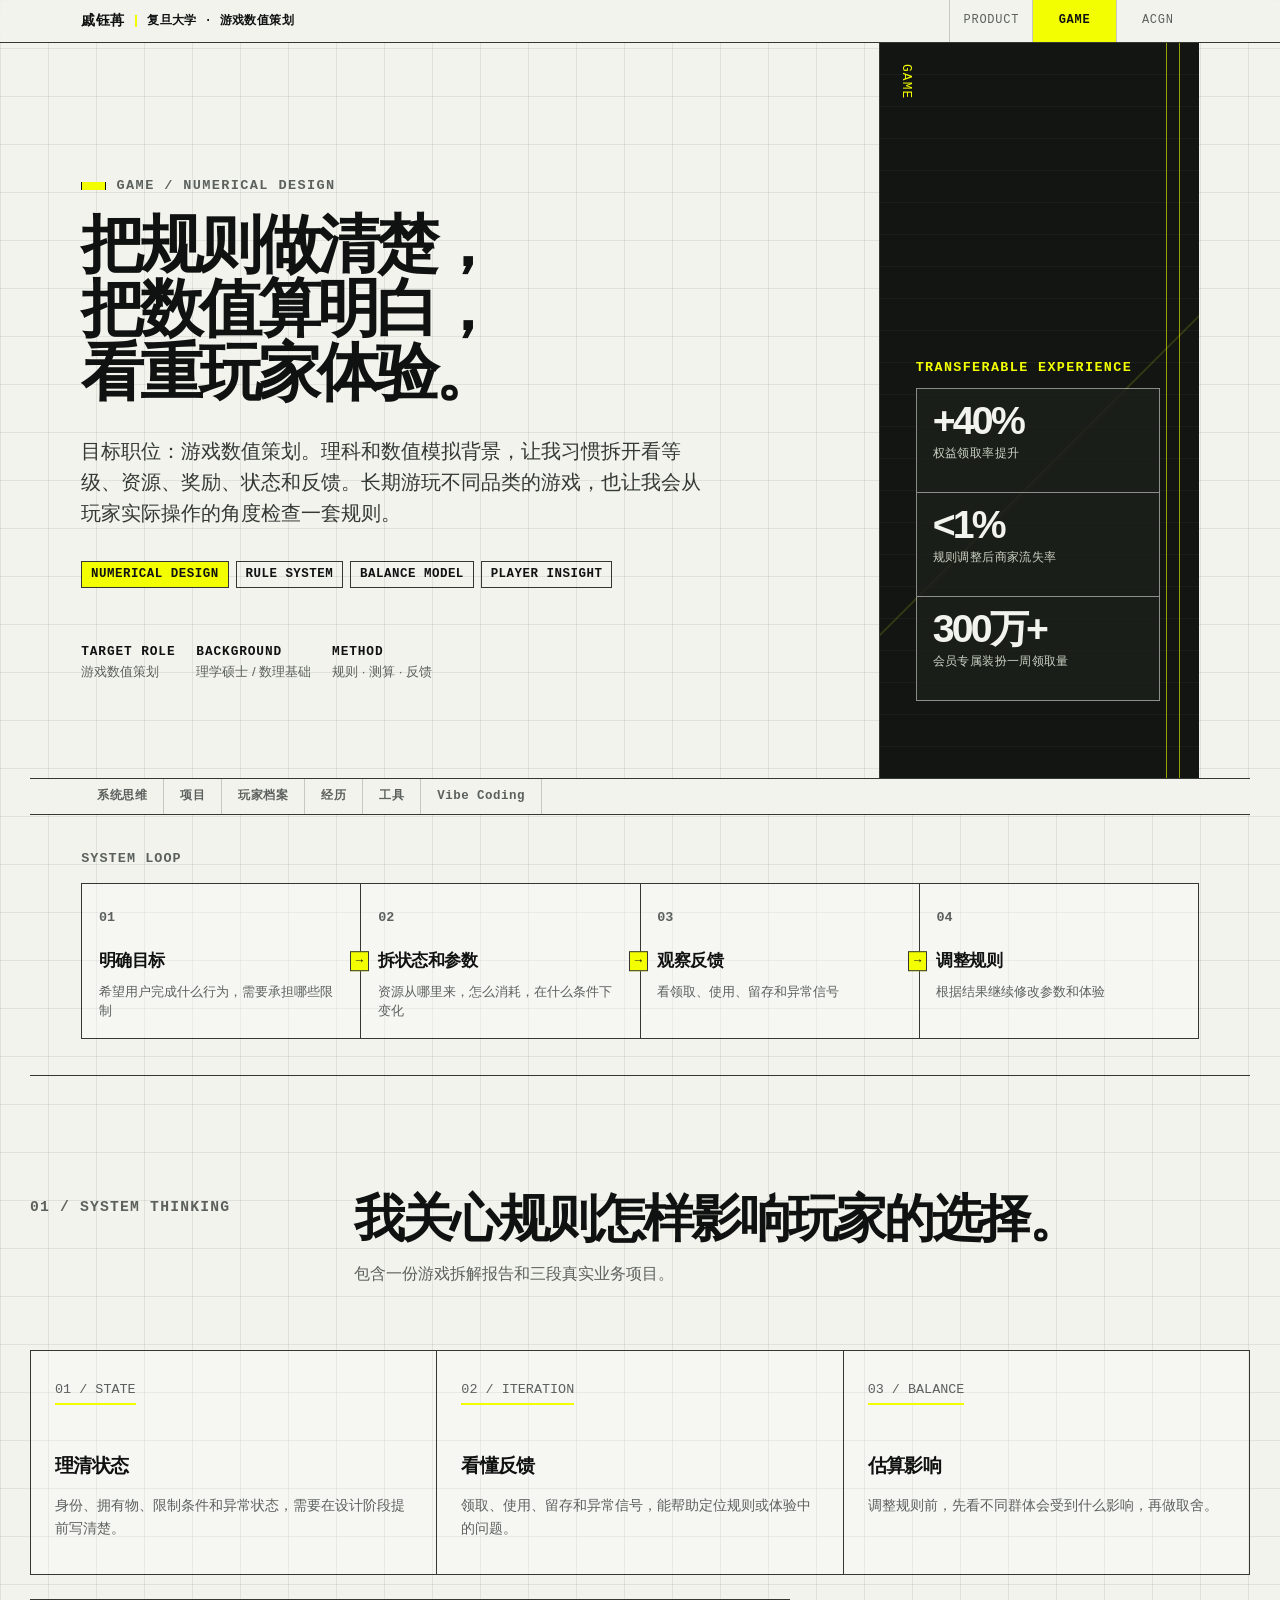
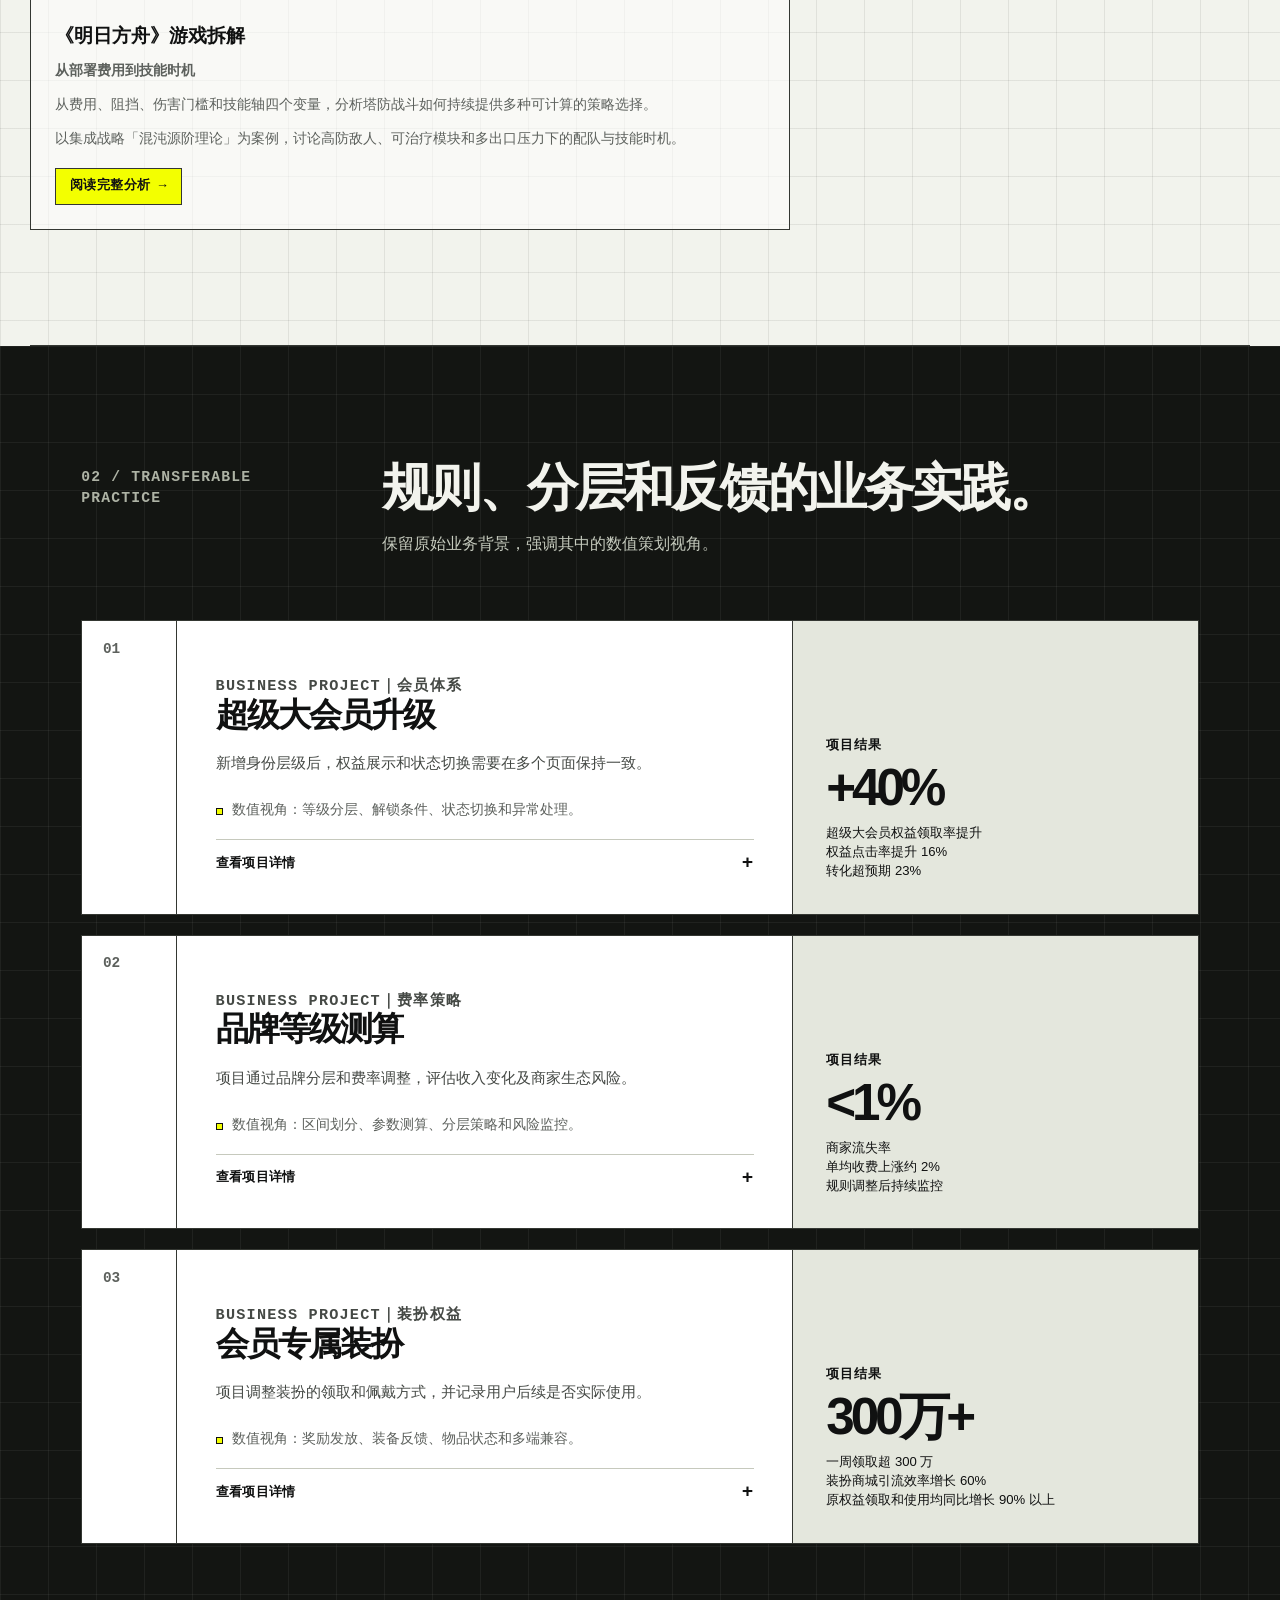
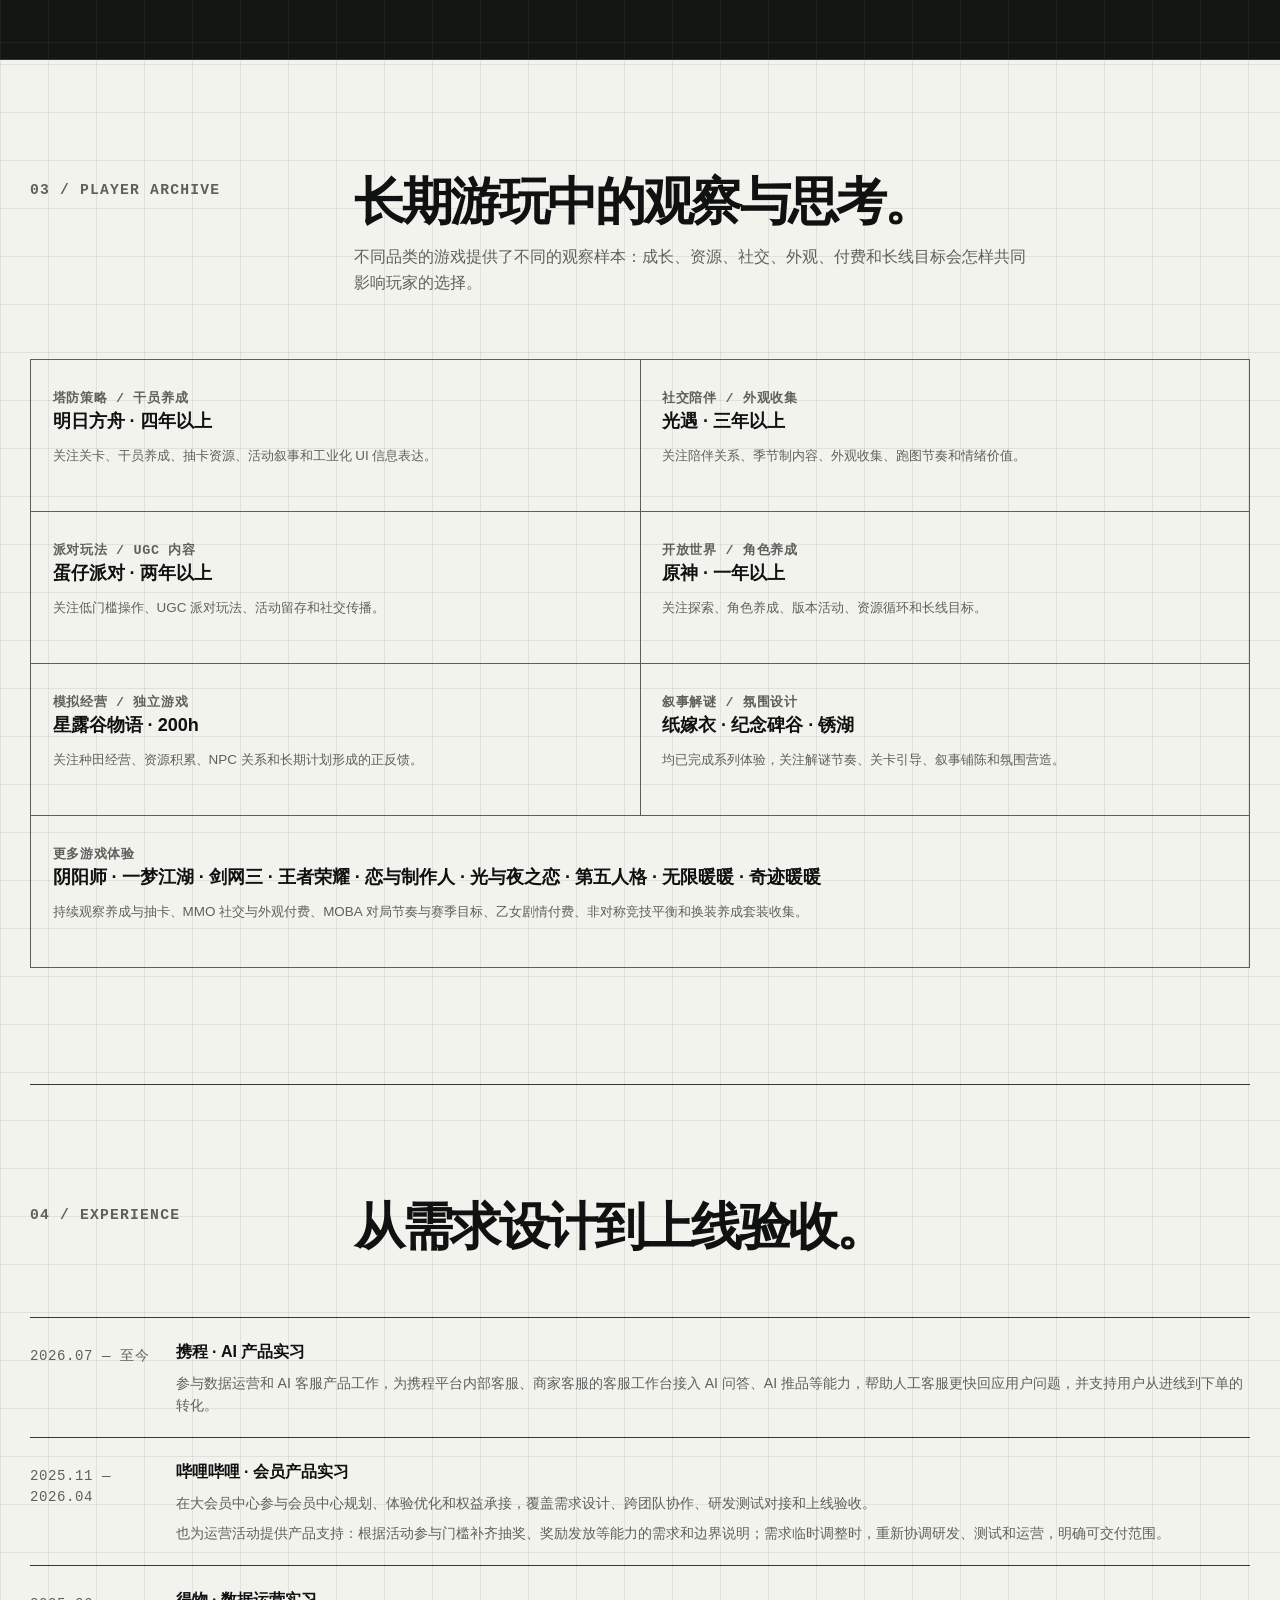
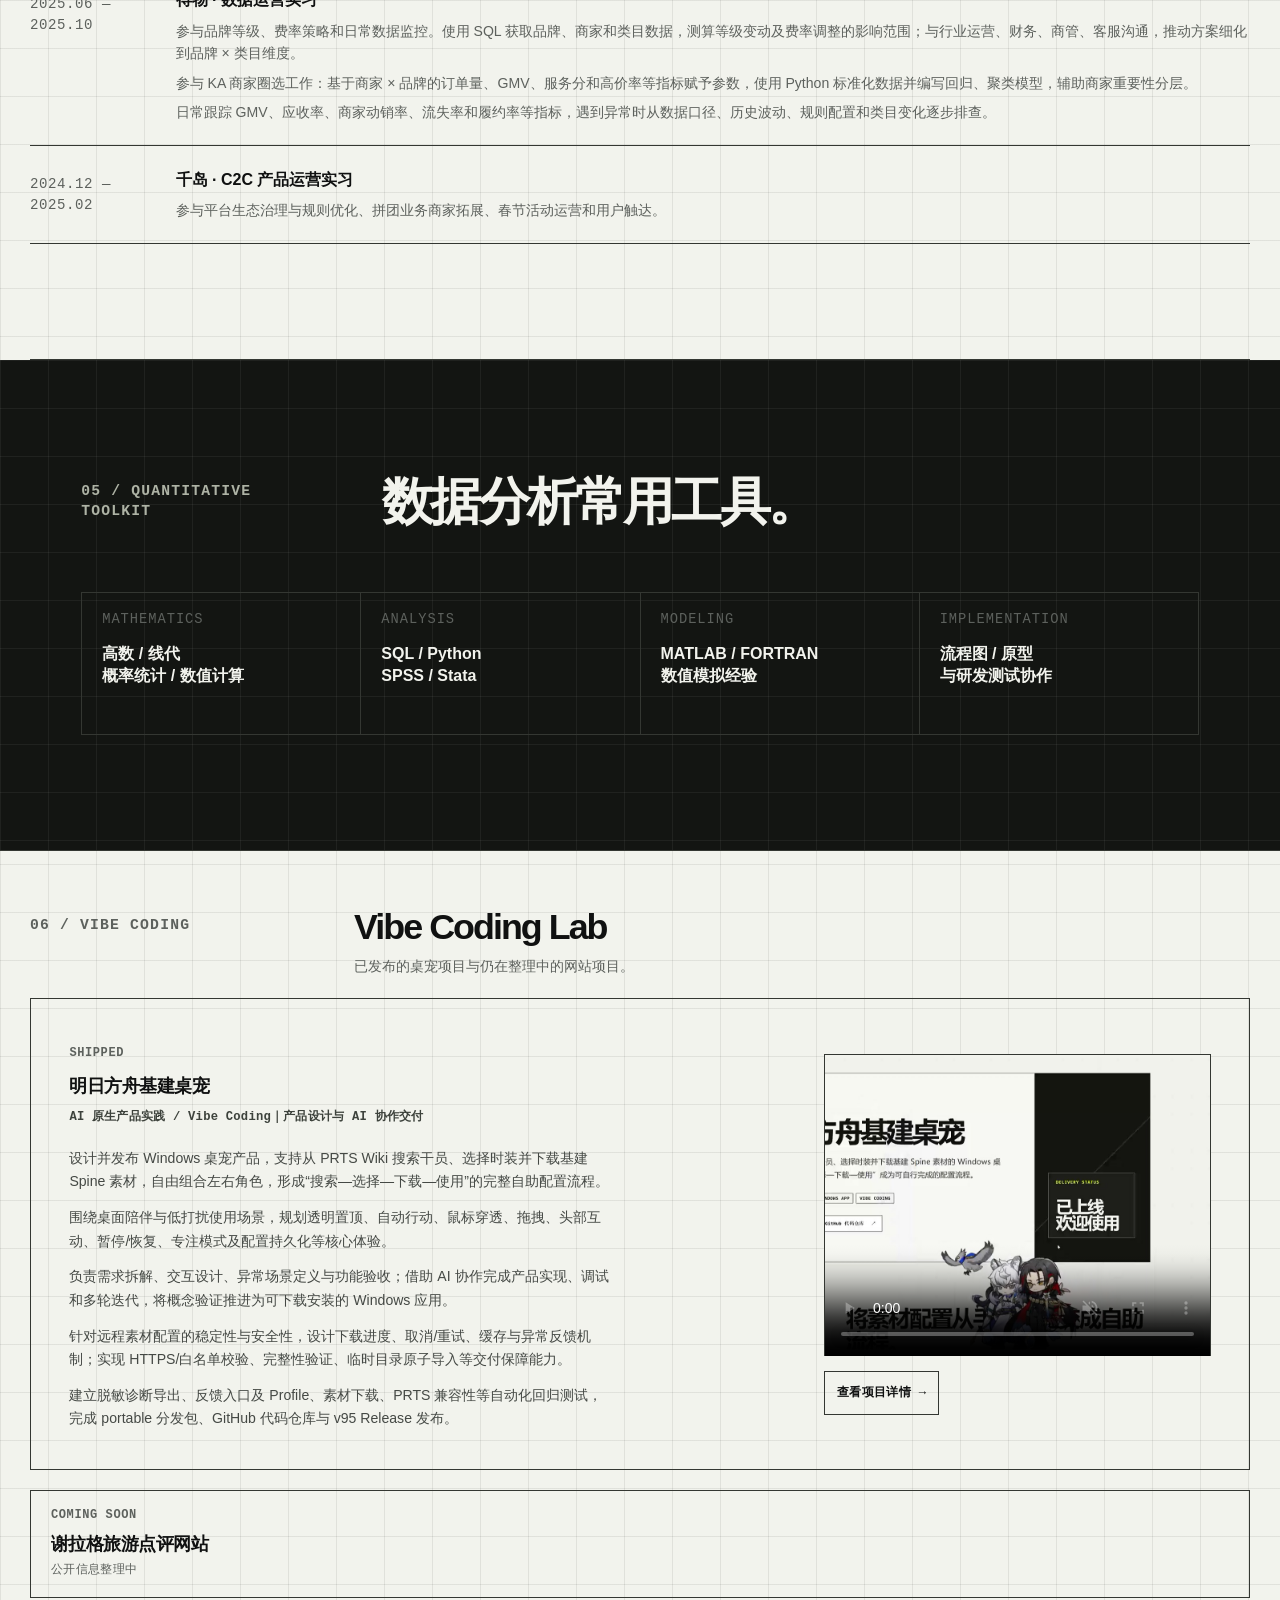
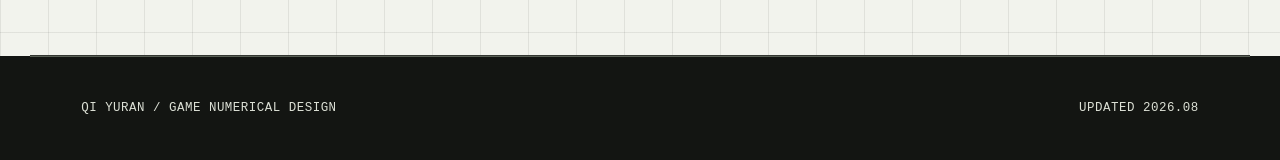
==== site/game/index.html @ 515afcd0 "feat: publish portfolio site" ====
<!doctype html>
<html lang="zh-CN">
  <head><meta charset="utf-8"><meta name="viewport" content="width=device-width, initial-scale=1"><meta name="robots" content="noindex,nofollow,noarchive,noimageindex"><meta name="googlebot" content="noindex,nofollow,noarchive,noimageindex"><meta name="theme-color" content="#f2f3ed"><title>戚钰苒｜游戏策划作品集</title><link rel="stylesheet" href="../assets/css/site.css?v=20260813-12"></head>
  <body>
    <a class="skip-link" href="#main">跳至主要内容</a><div class="page-rail" aria-hidden="true"><span data-scroll-rail></span></div>
    <header class="site-header"><div class="site-shell site-header__inner"><a class="identity" href="index.html" aria-label="戚钰苒，游戏策划作品集首页"><span class="identity__name">戚钰苒</span><span class="identity__meta">复旦大学 · 游戏数值策划</span></a><nav class="channel-nav" aria-label="作品集方向切换"><a href="../product/index.html">PRODUCT</a><a href="index.html" aria-current="page">GAME</a><a href="../acgn/index.html">ACGN</a></nav></div></header>
    <main id="main">
      <section class="site-shell hero" aria-labelledby="hero-title"><div class="hero__copy" data-reveal><div><p class="eyebrow">GAME / NUMERICAL DESIGN</p><h1 id="hero-title"><span>把规则做清楚，</span><span>把数值算明白，</span><span>看重玩家体验。</span></h1><p class="hero__lead">目标职位：游戏数值策划。理科和数值模拟背景，让我习惯拆开看等级、资源、奖励、状态和反馈。长期游玩不同品类的游戏，也让我会从玩家实际操作的角度检查一套规则。</p><div class="hero__tags"><span class="tag tag--signal">NUMERICAL DESIGN</span><span class="tag">RULE SYSTEM</span><span class="tag">BALANCE MODEL</span><span class="tag">PLAYER INSIGHT</span></div></div><div class="hero__meta"><div><b>TARGET ROLE</b>游戏数值策划</div><div><b>BACKGROUND</b>理学硕士 / 数理基础</div><div><b>METHOD</b>规则 · 测算 · 反馈</div></div></div><aside class="hero__side" aria-label="项目成果与页面索引"><span class="signal-index">GAME</span><div class="hero-evidence"><p class="hero-evidence__label">TRANSFERABLE EXPERIENCE</p><div class="hero-evidence__grid"><div class="hero-evidence__item"><strong>+40%</strong><span>权益领取率提升</span></div><div class="hero-evidence__item"><strong>&lt;1%</strong><span>规则调整后商家流失率</span></div><div class="hero-evidence__item"><strong>300万+</strong><span>会员专属装扮一周领取量</span></div></div></div></aside></section>
      <nav class="site-shell section-jump" aria-label="游戏页内容导航"><a href="#thinking">系统思维</a><a href="#projects">项目</a><a href="#archive">玩家档案</a><a href="#experience">经历</a><a href="#toolkit">工具</a><a href="#vibe-coding">Vibe Coding</a></nav>
      <section class="site-shell design-flow" aria-label="数值策划工作方法"><p class="design-flow__title">SYSTEM LOOP</p><div class="design-flow__grid"><div class="design-flow__item"><span class="design-flow__id">01</span><strong>明确目标</strong><span>希望用户完成什么行为，需要承担哪些限制</span></div><div class="design-flow__item"><span class="design-flow__id">02</span><strong>拆状态和参数</strong><span>资源从哪里来，怎么消耗，在什么条件下变化</span></div><div class="design-flow__item"><span class="design-flow__id">03</span><strong>观察反馈</strong><span>看领取、使用、留存和异常信号</span></div><div class="design-flow__item"><span class="design-flow__id">04</span><strong>调整规则</strong><span>根据结果继续修改参数和体验</span></div></div></section>
      <section class="section site-shell" id="thinking" aria-labelledby="thinking-title"><div class="section-header" data-reveal><p class="section-index">01 / SYSTEM THINKING</p><div><h2 class="section-title" id="thinking-title">我关心规则怎样影响玩家的选择。</h2><p class="section-intro">包含一份游戏拆解报告和三段真实业务项目。</p></div></div><div class="capability-grid" data-reveal><article class="capability"><span class="capability__id">01 / STATE</span><h3>理清状态</h3><p>身份、拥有物、限制条件和异常状态，需要在设计阶段提前写清楚。</p></article><article class="capability"><span class="capability__id">02 / ITERATION</span><h3>看懂反馈</h3><p>领取、使用、留存和异常信号，能帮助定位规则或体验中的问题。</p></article><article class="capability"><span class="capability__id">03 / BALANCE</span><h3>估算影响</h3><p>调整规则前，先看不同群体会受到什么影响，再做取舍。</p></article></div><article class="analysis-card" data-reveal><h3>《明日方舟》游戏拆解</h3><p><strong>从部署费用到技能时机</strong></p><p>从费用、阻挡、伤害门槛和技能轴四个变量，分析塔防战斗如何持续提供多种可计算的策略选择。</p><p>以集成战略「混沌源阶理论」为案例，讨论高防敌人、可治疗模块和多出口压力下的配队与技能时机。</p><a class="analysis-card__cta" href="arknights-analysis/index.html">阅读完整分析 →</a></article></section>
      <section class="section section--dark" id="projects" aria-labelledby="project-title"><div class="site-shell"><div class="section-header" data-reveal><p class="section-index">02 / TRANSFERABLE PRACTICE</p><div><h2 class="section-title" id="project-title">规则、分层和反馈的业务实践。</h2><p class="section-intro">保留原始业务背景，强调其中的数值策划视角。</p></div></div><div class="project-stack">
        <article class="project" data-reveal><div class="project__number">01</div><div class="project__main"><p class="project__label">BUSINESS PROJECT｜会员体系</p><h3>超级大会员升级</h3><p>新增身份层级后，权益展示和状态切换需要在多个页面保持一致。</p><ul class="project__facts"><li>数值视角：等级分层、解锁条件、状态切换和异常处理。</li><li>将身份从“非会员 / 大会员”扩展为“非会员 / 大会员 / 超级大会员”，同时处理升级、降级、过期和封禁等状态变化。</li><li>把不同身份在会员中心、资产中心和个人主页可见的权益列成状态表，明确身份字段、按钮、跳转和提示。</li><li>升级后页面需要及时刷新。这部分相当于处理一套身份层级变化后的状态同步问题。</li><li>将高等级权益前置展示，并通过点击、领取和转化数据观察用户是否理解等级差异。</li></ul></div><div class="project__result"><p class="result-label">项目结果</p><p class="result-number">+40%</p><p class="result-copy">超级大会员权益领取率提升<br>权益点击率提升 16%<br>转化超预期 23%</p></div></article>
        <article class="project" data-reveal><div class="project__number">02</div><div class="project__main"><p class="project__label">BUSINESS PROJECT｜费率策略</p><h3>品牌等级测算</h3><p>项目通过品牌分层和费率调整，评估收入变化及商家生态风险。</p><ul class="project__facts"><li>数值视角：区间划分、参数测算、分层策略和风险监控。</li><li>以品牌 GMV、出价商品数、高价率等指标划分等级区间，再测算不同等级变化下的收费、GMV 和商家影响。</li><li>部分品牌的问题来自非主营类目。直接按品牌整体调整会影响正常经营部分，因此进一步拆到品牌 × 类目维度重新测算。</li><li>与行业、财务、商管共同确定影响额阈值和调整名单，再执行配置。</li><li>调整后通过出价、动销、GMV 和收费数据观察规则变化后的结果。</li></ul></div><div class="project__result"><p class="result-label">项目结果</p><p class="result-number">&lt;1%</p><p class="result-copy">商家流失率<br>单均收费上涨约 2%<br>规则调整后持续监控</p></div></article>
        <article class="project" data-reveal><div class="project__number">03</div><div class="project__main"><p class="project__label">BUSINESS PROJECT｜装扮权益</p><h3>会员专属装扮</h3><p>项目调整装扮的领取和佩戴方式，并记录用户后续是否实际使用。</p><ul class="project__facts"><li>数值视角：奖励发放、装备反馈、物品状态和多端兼容。</li><li>将奖励路径拆成“是否可见、是否可领取、是否已拥有、是否已佩戴”几个状态，并分别设置页面展示和按钮反馈。</li><li>补充身份变化、封禁、冻结、平台不支持和身份识别延迟等边界情况。</li><li>佩戴判断由“全套佩戴”调整为“套装任一部分已佩戴”，使奖励使用状态更符合实际行为。</li><li>红点按装扮是否发放触发；埋点记录曝光、点击、领取、佩戴、身份和按钮状态，用于查看奖励从获得到使用的过程。</li><li>开发周期压缩后，将需求拆成三个部分并行开发，优先保证核心领取和佩戴路径。</li></ul></div><div class="project__result"><p class="result-label">项目结果</p><p class="result-number">300万+</p><p class="result-copy">一周领取超 300 万<br>装扮商城引流效率增长 60%<br>原权益领取和使用均同比增长 90% 以上</p></div></article>
      </div></div></section>
      <section class="section site-shell" id="archive" aria-labelledby="archive-title"><div class="section-header" data-reveal><p class="section-index">03 / PLAYER ARCHIVE</p><div><h2 class="section-title" id="archive-title">长期游玩中的观察与思考。</h2><p class="section-intro">不同品类的游戏提供了不同的观察样本：成长、资源、社交、外观、付费和长线目标会怎样共同影响玩家的选择。</p></div></div><div class="archive" data-reveal><article class="archive__item"><p class="archive__type">塔防策略 / 干员养成</p><h3>明日方舟 · 四年以上</h3><p>关注关卡、干员养成、抽卡资源、活动叙事和工业化 UI 信息表达。</p></article><article class="archive__item"><p class="archive__type">社交陪伴 / 外观收集</p><h3>光遇 · 三年以上</h3><p>关注陪伴关系、季节制内容、外观收集、跑图节奏和情绪价值。</p></article><article class="archive__item"><p class="archive__type">派对玩法 / UGC 内容</p><h3>蛋仔派对 · 两年以上</h3><p>关注低门槛操作、UGC 派对玩法、活动留存和社交传播。</p></article><article class="archive__item"><p class="archive__type">开放世界 / 角色养成</p><h3>原神 · 一年以上</h3><p>关注探索、角色养成、版本活动、资源循环和长线目标。</p></article><article class="archive__item"><p class="archive__type">模拟经营 / 独立游戏</p><h3>星露谷物语 · 200h</h3><p>关注种田经营、资源积累、NPC 关系和长期计划形成的正反馈。</p></article><article class="archive__item"><p class="archive__type">叙事解谜 / 氛围设计</p><h3>纸嫁衣 · 纪念碑谷 · 锈湖</h3><p>均已完成系列体验，关注解谜节奏、关卡引导、叙事铺陈和氛围营造。</p></article><article class="archive__item archive__item--wide"><p class="archive__type">更多游戏体验</p><h3>阴阳师 · 一梦江湖 · 剑网三 · 王者荣耀 · 恋与制作人 · 光与夜之恋 · 第五人格 · 无限暖暖 · 奇迹暖暖</h3><p>持续观察养成与抽卡、MMO 社交与外观付费、MOBA 对局节奏与赛季目标、乙女剧情付费、非对称竞技平衡和换装养成套装收集。</p></article></div></section>
      <section class="section site-shell" id="experience" aria-labelledby="experience-title"><div class="section-header" data-reveal><p class="section-index">04 / EXPERIENCE</p><div><h2 class="section-title" id="experience-title">从需求设计到上线验收。</h2></div></div><div class="two-column two-column--stacked"><div class="timeline" data-reveal><article class="timeline__item"><p class="timeline__date">2026.07 — 至今</p><div><h3>携程 · AI 产品实习</h3><p>参与数据运营和 AI 客服产品工作，为携程平台内部客服、商家客服的客服工作台接入 AI 问答、AI 推品等能力，帮助人工客服更快回应用户问题，并支持用户从进线到下单的转化。</p></div></article><article class="timeline__item"><p class="timeline__date">2025.11 — 2026.04</p><div><h3>哔哩哔哩 · 会员产品实习</h3><p>在大会员中心参与会员中心规划、体验优化和权益承接，覆盖需求设计、跨团队协作、研发测试对接和上线验收。</p><p>也为运营活动提供产品支持：根据活动参与门槛补齐抽奖、奖励发放等能力的需求和边界说明；需求临时调整时，重新协调研发、测试和运营，明确可交付范围。</p></div></article><article class="timeline__item"><p class="timeline__date">2025.06 — 2025.10</p><div><h3>得物 · 数据运营实习</h3><p>参与品牌等级、费率策略和日常数据监控。使用 SQL 获取品牌、商家和类目数据，测算等级变动及费率调整的影响范围；与行业运营、财务、商管、客服沟通，推动方案细化到品牌 × 类目维度。</p><p>参与 KA 商家圈选工作：基于商家 × 品牌的订单量、GMV、服务分和高价率等指标赋予参数，使用 Python 标准化数据并编写回归、聚类模型，辅助商家重要性分层。</p><p>日常跟踪 GMV、应收率、商家动销率、流失率和履约率等指标，遇到异常时从数据口径、历史波动、规则配置和类目变化逐步排查。</p></div></article><article class="timeline__item"><p class="timeline__date">2024.12 — 2025.02</p><div><h3>千岛 · C2C 产品运营实习</h3><p>参与平台生态治理与规则优化、拼团业务商家拓展、春节活动运营和用户触达。</p></div></article></div></div></section>
      <section class="section section--dark" id="toolkit" aria-labelledby="tool-title"><div class="site-shell"><div class="section-header" data-reveal><p class="section-index">05 / QUANTITATIVE TOOLKIT</p><div><h2 class="section-title" id="tool-title">数据分析常用工具。</h2></div></div><div class="tool-grid" data-reveal><div><span>MATHEMATICS</span><strong>高数 / 线代<br>概率统计 / 数值计算</strong></div><div><span>ANALYSIS</span><strong>SQL / Python<br>SPSS / Stata</strong></div><div><span>MODELING</span><strong>MATLAB / FORTRAN<br>数值模拟经验</strong></div><div><span>IMPLEMENTATION</span><strong>流程图 / 原型<br>与研发测试协作</strong></div></div></div></section>
      <section class="section site-shell" id="vibe-coding" aria-labelledby="vibe-title"><div class="section-header" data-reveal><p class="section-index">06 / VIBE CODING</p><div><h2 class="section-title" id="vibe-title">Vibe Coding Lab</h2><p class="section-intro">已发布的桌宠项目与仍在整理中的网站项目。</p></div></div><div class="vibe-grid" data-reveal><article class="vibe-card vibe-card--shipped" data-project-slot="arknights-desktop-pet"><div class="vibe-card__copy"><span class="vibe-card__status">SHIPPED</span><h3>明日方舟基建桌宠</h3><p class="vibe-card__project-type">AI 原生产品实践 / Vibe Coding｜产品设计与 AI 协作交付</p><div class="vibe-card__detail"><p>设计并发布 Windows 桌宠产品，支持从 PRTS Wiki 搜索干员、选择时装并下载基建 Spine 素材，自由组合左右角色，形成“搜索—选择—下载—使用”的完整自助配置流程。</p><p>围绕桌面陪伴与低打扰使用场景，规划透明置顶、自动行动、鼠标穿透、拖拽、头部互动、暂停/恢复、专注模式及配置持久化等核心体验。</p><p>负责需求拆解、交互设计、异常场景定义与功能验收；借助 AI 协作完成产品实现、调试和多轮迭代，将概念验证推进为可下载安装的 Windows 应用。</p><p>针对远程素材配置的稳定性与安全性，设计下载进度、取消/重试、缓存与异常反馈机制；实现 HTTPS/白名单校验、完整性验证、临时目录原子导入等交付保障能力。</p><p>建立脱敏诊断导出、反馈入口及 Profile、素材下载、PRTS 兼容性等自动化回归测试，完成 portable 分发包、GitHub 代码仓库与 v95 Release 发布。</p></div></div><div class="vibe-card__preview"><video class="vibe-card__video" autoplay muted loop playsinline controls preload="metadata" poster="../assets/media/arknights-desktop-pet-preview.jpg" aria-label="明日方舟基建桌宠演示预览"><source src="../assets/media/arknights-desktop-pet-preview.mp4" type="video/mp4">你的浏览器不支持视频播放。</video><a class="vibe-card__cta" href="../projects/arknights-desktop-pet/index.html">查看项目详情 →</a></div></article><article class="vibe-card" data-project-slot="kjerag-travel"><span class="vibe-card__status">COMING SOON</span><h3>谢拉格旅游点评网站</h3><p class="vibe-card__foot">公开信息整理中</p></article></div></section>
    </main>
    <footer class="site-footer"><div class="site-shell site-footer__inner"><span>QI YURAN / GAME NUMERICAL DESIGN</span><span>UPDATED 2026.08</span></div></footer><script src="../assets/js/site.js"></script>
  </body>
</html>
---- site/assets/css/site.css ----
:root {
  --ink: #101111;
  --paper: #f2f3ed;
  --paper-strong: #ffffff;
  --muted: #5d615d;
  --line: #c6c9bd;
  --line-dark: #343732;
  --signal: #f3ff00;
  --cyan: #18d1ff;
  --dark: #131512;
  --dark-soft: #1d201b;
  --grid: rgba(16, 17, 17, 0.08);
  --max: 1220px;
  --gutter: clamp(1.1rem, 4vw, 3.25rem);
  --mono: "IBM Plex Mono", "SFMono-Regular", Consolas, "Liberation Mono", monospace;
  --sans: Inter, "PingFang SC", "Microsoft YaHei", "Noto Sans SC", Arial, sans-serif;
}

* { box-sizing: border-box; }
html { scroll-behavior: smooth; background: var(--paper); }
body {
  margin: 0;
  color: var(--ink);
  background-color: var(--paper);
  background-image: linear-gradient(var(--grid) 1px, transparent 1px), linear-gradient(90deg, var(--grid) 1px, transparent 1px);
  background-size: 48px 48px;
  font-family: var(--sans);
  line-height: 1.6;
  text-rendering: optimizeLegibility;
}
body { overflow-x: clip; }
a { color: inherit; text-decoration: none; }
button, a { -webkit-tap-highlight-color: transparent; }
img { display: block; max-width: 100%; }
::selection { color: var(--ink); background: var(--signal); }
:where(a, button, summary):focus-visible { outline: 3px solid var(--ink); outline-offset: 3px; }

.skip-link {
  position: fixed; z-index: 100; top: -4rem; left: 1rem; padding: .5rem .85rem;
  color: var(--ink); background: var(--signal); font-weight: 700;
}
.skip-link:focus { top: 1rem; }
.page-rail { position: fixed; z-index: 50; top: 0; left: 0; height: 3px; width: 100%; background: transparent; pointer-events: none; }
.page-rail span { display: block; width: 100%; height: 100%; background: var(--signal); transform-origin: left; transform: scaleX(0); }

.site-shell { width: min(100%, var(--max)); margin: 0 auto; padding: 0 var(--gutter); }
.site-header { border-bottom: 1px solid var(--line-dark); background: rgba(242, 243, 237, .88); backdrop-filter: blur(14px); position: sticky; top: 0; z-index: 20; }
.site-header__inner { min-height: 42px; display: flex; align-items: stretch; justify-content: space-between; gap: 1rem; }
.identity { min-width: max-content; display: flex; align-items: center; gap: .65rem; font-family: var(--mono); font-size: .78rem; font-weight: 700; letter-spacing: .05em; }
.identity__name { font-family: var(--sans); font-size: .9rem; font-weight: 800; letter-spacing: .03em; }
.identity__meta { padding-left: .65rem; border-left: 2px solid var(--signal); color: var(--ink); font: 800 .76rem/1 var(--mono); letter-spacing: .03em; }
.channel-nav { display: flex; align-items: stretch; overflow-x: auto; scrollbar-width: none; }
.channel-nav::-webkit-scrollbar { display: none; }
.channel-nav a { min-width: 5.2rem; display: grid; place-items: center; padding: 0 .8rem; border-left: 1px solid var(--line); font-family: var(--mono); font-size: .75rem; letter-spacing: .06em; color: var(--muted); transition: background .2s, color .2s; }
.channel-nav a:hover, .channel-nav a:focus-visible { color: var(--ink); background: #e5e7dd; outline: none; }
.channel-nav a[aria-current="page"] { color: var(--ink); background: var(--signal); font-weight: 800; }
.section-jump { position: sticky; z-index: 16; top: 42px; display: flex; align-items: stretch; overflow-x: auto; border-bottom: 1px solid var(--line-dark); background: rgba(242,243,237,.95); scrollbar-width: none; }
.section-jump::-webkit-scrollbar { display: none; }
.section-jump a { flex: 0 0 auto; padding: .7rem 1rem; border-right: 1px solid var(--line); color: var(--muted); font: 800 .78rem/1 var(--mono); letter-spacing: .04em; }
.section-jump a:hover, .section-jump a:focus-visible { color: var(--ink); background: var(--signal); outline: none; }

.hero { display: grid; grid-template-columns: minmax(0, 1.6fr) minmax(210px, .64fr); min-height: min(625px, calc(100vh - 42px)); border-bottom: 1px solid var(--line-dark); }
.hero__copy { padding: clamp(4rem, 11vw, 8.5rem) clamp(1rem, 5vw, 5.5rem) clamp(3.5rem, 8vw, 6rem) 0; display: flex; flex-direction: column; justify-content: space-between; }
.eyebrow { display: flex; align-items: center; gap: .65rem; margin: 0 0 1.3rem; color: var(--muted); font: 700 .85rem/1 var(--mono); letter-spacing: .1em; }
.eyebrow::before { content: ""; display: block; width: 23px; height: 8px; background: var(--signal); border-left: 1px solid var(--ink); border-right: 1px solid var(--ink); }
.hero h1 { max-width: 860px; margin: 0; font-size: clamp(2.35rem, 4.9vw, 4.65rem); letter-spacing: -.065em; line-height: 1.02; font-weight: 860; }
.hero h1 span { display: block; }
.hero__lead { max-width: 620px; margin: 1.9rem 0 0; font-size: clamp(1rem, 1.6vw, 1.22rem); color: #353935; }
.hero__tags { display: flex; flex-wrap: wrap; gap: .45rem; margin: 2rem 0 0; }
.tag { padding: .35rem .55rem; border: 1px solid var(--line-dark); font: 700 .78rem/1.1 var(--mono); letter-spacing: .04em; }
.tag--signal { background: var(--signal); }
.hero__meta { display: flex; gap: 1.3rem; margin-top: 3.5rem; font-size: .82rem; color: var(--muted); }
.hero__meta b { display: block; color: var(--ink); font: 800 .8rem/1.3 var(--mono); letter-spacing: .07em; }

.hero__side { position: relative; min-height: 420px; border-left: 1px solid var(--line-dark); background: var(--dark); color: var(--paper); overflow: hidden; }
.hero__side::before, .hero__side::after { content: ""; position: absolute; pointer-events: none; }
.hero__side::before { inset: 0; background: linear-gradient(135deg, transparent 0 56%, rgba(243,255,0,.13) 56% 56.3%, transparent 56.3%), repeating-linear-gradient(0deg, transparent 0 31px, rgba(255,255,255,.07) 32px); }
.hero__side::after { width: 12px; height: 100%; right: 1.15rem; top: 0; border-left: 1px solid rgba(243,255,0,.6); border-right: 1px solid rgba(243,255,0,.6); }
.design-flow { padding-top: 2.3rem; padding-bottom: 2.3rem; border-bottom: 1px solid var(--line-dark); }
.design-flow__title { margin: 0 0 1.15rem; color: var(--muted); font: 800 .84rem/1 var(--mono); letter-spacing: .08em; }
.design-flow__grid { display: grid; grid-template-columns: repeat(4, 1fr); border-top: 1px solid var(--line-dark); border-left: 1px solid var(--line-dark); }
.design-flow__item { position: relative; min-height: 126px; padding: 1.05rem; border-right: 1px solid var(--line-dark); border-bottom: 1px solid var(--line-dark); background: rgba(255,255,255,.32); }
.design-flow__item::after { content: "→"; position: absolute; right: -.55rem; top: 50%; z-index: 1; display: grid; place-items: center; width: 1.1rem; height: 1.1rem; color: var(--ink); background: var(--signal); border: 1px solid var(--line-dark); transform: translateY(-50%); font: 800 .76rem/1 var(--mono); }
.design-flow__item:last-child::after { display: none; }
.design-flow__id { display: block; color: var(--muted); font: 800 .76rem/1 var(--mono); }
.design-flow__item strong { display: block; margin-top: 1.25rem; font-size: 1.05rem; letter-spacing: -.03em; }
.design-flow__item span { display: block; margin-top: .45rem; color: var(--muted); font-size: .84rem; line-height: 1.45; }
.hero-signal { position: absolute; z-index: 1; right: clamp(1rem, 3vw, 2.5rem); bottom: clamp(2.2rem, 6vw, 5.2rem); left: clamp(1rem, 3vw, 2.2rem); padding: 1.15rem; border: 1px solid rgba(255,255,255,.44); background: rgba(29,32,27,.86); }
.hero-signal p { margin: 0; color: var(--signal); font: 800 .84rem/1 var(--mono); letter-spacing: .1em; }
.hero-signal strong { display: block; margin-top: 2.7rem; color: var(--paper); font-size: clamp(1.6rem, 3vw, 2.5rem); line-height: .93; letter-spacing: -.065em; }
.hero-signal span { display: block; margin-top: 1rem; color: #cbd1c3; font: .8rem/1.5 var(--mono); letter-spacing: .04em; }
.hero-evidence { position: absolute; z-index: 1; right: clamp(1rem, 3vw, 2.5rem); bottom: clamp(2.2rem, 6vw, 5.2rem); left: clamp(1rem, 3vw, 2.2rem); }
.hero-evidence__label { margin: 0 0 .85rem; color: var(--signal); font: 800 .84rem/1 var(--mono); letter-spacing: .1em; }
.hero-evidence__grid { display: grid; grid-template-columns: 1fr; border-top: 1px solid rgba(255,255,255,.5); border-left: 1px solid rgba(255,255,255,.5); }
.hero-evidence__item { min-height: 104px; padding: .85rem 1rem; border-right: 1px solid rgba(255,255,255,.5); border-bottom: 1px solid rgba(255,255,255,.5); background: rgba(29,32,27,.82); }
.hero-evidence__item strong { display: block; color: var(--paper); font-size: clamp(1.6rem, 3.1vw, 2.45rem); line-height: .92; letter-spacing: -.07em; }
.hero-evidence__item span { display: block; margin-top: .45rem; color: #cbd1c3; font: .78rem/1.35 var(--mono); letter-spacing: .03em; }
.signal-index { position: absolute; left: 1.2rem; top: 1.3rem; color: var(--signal); font: .8rem/1 var(--mono); letter-spacing: .09em; writing-mode: vertical-rl; }

.section { border-bottom: 1px solid var(--line-dark); padding: clamp(4.3rem, 9vw, 8rem) 0; }
.section--dark { color: var(--paper); background: var(--dark); position: relative; }
.section--dark::before { content: ""; position: absolute; inset: 0; background-image: linear-gradient(rgba(255,255,255,.055) 1px, transparent 1px), linear-gradient(90deg, rgba(255,255,255,.055) 1px, transparent 1px); background-size: 48px 48px; pointer-events: none; }
.section--dark > * { position: relative; }
.section-header { display: grid; grid-template-columns: minmax(155px, .45fr) minmax(0, 1.55fr); gap: clamp(1.6rem, 5vw, 5rem); margin-bottom: clamp(2.4rem, 5vw, 4rem); }
.section-index { margin: .35rem 0 0; color: var(--muted); font: 700 .92rem/1.4 var(--mono); letter-spacing: .08em; }
.section--dark .section-index { color: #aeb3a5; }
.section-title { margin: 0; font-size: clamp(2rem, 4vw, 3.7rem); letter-spacing: -.055em; line-height: 1.04; }
.section-intro { max-width: 675px; margin: 1rem 0 0; color: var(--muted); font-size: 1rem; }
.section--dark .section-intro { color: #c6cbbe; }

.capability-grid { display: grid; grid-template-columns: repeat(3, 1fr); border-top: 1px solid var(--line-dark); border-left: 1px solid var(--line-dark); }
.capability { min-height: 224px; padding: 1.5rem; border-right: 1px solid var(--line-dark); border-bottom: 1px solid var(--line-dark); background: rgba(255,255,255,.26); }
.capability__id { display: inline-block; margin-bottom: 2.9rem; padding-bottom: .35rem; border-bottom: 2px solid var(--signal); color: var(--muted); font: .84rem/1 var(--mono); }
.capability h3 { margin: 0; font-size: 1.2rem; letter-spacing: -.035em; }
.capability p { margin: .75rem 0 0; color: var(--muted); font-size: .9rem; }
.section--dark .capability { border-color: #596055; background: rgba(0,0,0,.13); }
.section--dark .capability h3 { color: var(--paper); }
.section--dark .capability p { color: #c6cbbe; }

.project-stack { display: grid; gap: 1.25rem; }
.project--ai-priority { order: 2; }
.project--after-ai-one { order: 3; }
.project--after-ai-two { order: 4; }
.project { display: grid; grid-template-columns: 95px minmax(0, 1fr) minmax(230px, .66fr); border: 1px solid var(--line-dark); background: var(--paper-strong); color: var(--ink); }
.project__number { padding: 1.3rem; border-right: 1px solid var(--line-dark); font: 700 .9rem/1 var(--mono); color: var(--muted); }
.project__main { padding: clamp(1.5rem, 3vw, 2.7rem); }
.project__label { margin: 0 0 .6rem; color: #424641; font: 800 .84rem/1.3 var(--mono); letter-spacing: .08em; }
.project h3 { max-width: 700px; margin: 0; font-size: clamp(1.45rem, 2.6vw, 2.45rem); line-height: 1.1; letter-spacing: -.055em; }
.project__main > p { max-width: 730px; margin: 1.1rem 0 0; font-size: .95rem; color: #454945; }
.project__facts { display: grid; gap: .85rem; margin: 1.5rem 0 0; padding: 0; list-style: none; }
.project__facts li { position: relative; padding-left: 1rem; font-size: .86rem; color: var(--muted); }
.project__facts li::before { content: ""; position: absolute; left: 0; top: .63em; width: 5px; height: 5px; background: var(--signal); border: 1px solid var(--ink); }
.project-details { margin-top: 1.1rem; border-top: 1px solid var(--line); }
.project-details summary { display: flex; align-items: center; justify-content: space-between; gap: 1rem; padding: .9rem 0 .1rem; cursor: pointer; color: var(--ink); font: 800 .8rem/1.3 var(--mono); letter-spacing: .03em; }
.project-details summary::after { content: "+"; font-size: 1.2rem; line-height: 1; }
.project-details[open] summary::after { content: "−"; }
.project-details__list { display: grid; gap: .65rem; margin: .75rem 0 0; padding: 0 0 0 1rem; color: var(--muted); }
.project-details__list li { padding-left: .15rem; font-size: .86rem; }
.project__result { display: flex; flex-direction: column; justify-content: flex-end; padding: clamp(1.4rem, 2.6vw, 2.4rem); border-left: 1px solid var(--line-dark); background: #e4e7dd; }
.result-label { margin: 0 0 .8rem; font: 700 .82rem/1 var(--mono); letter-spacing: .08em; }
.result-number { margin: 0; font-size: clamp(2.2rem, 4vw, 4rem); font-weight: 850; letter-spacing: -.08em; line-height: .9; }
.result-copy { margin: .75rem 0 0; font-size: .82rem; line-height: 1.45; }

.two-column { display: grid; grid-template-columns: minmax(0, 1fr) minmax(280px, .9fr); gap: clamp(2rem, 7vw, 8rem); align-items: start; }
.two-column--stacked { display: block; }
.two-column--stacked .note-panel { margin-top: 1.5rem; }
.timeline { border-top: 1px solid var(--line-dark); }
.timeline__item { display: grid; grid-template-columns: 128px 1fr; gap: 1.1rem; padding: 1.3rem 0; border-bottom: 1px solid var(--line-dark); }
.timeline__date { color: #5d615d; font: .8rem/1.5 var(--mono); letter-spacing: .04em; }
.timeline__item h3 { margin: 0; font-size: 1rem; }
.timeline__item p { margin: .45rem 0 0; color: var(--muted); font-size: .88rem; }
.note-panel { position: relative; padding: 1.7rem; border: 1px solid var(--line-dark); background: var(--signal); }
.note-panel::before { content: ""; position: absolute; top: -1px; right: -1px; width: 20px; height: 20px; background: var(--paper); border-left: 1px solid var(--line-dark); border-bottom: 1px solid var(--line-dark); }
.note-panel h3 { margin: 0; font-size: 1.3rem; line-height: 1.2; }
.note-panel p { margin: 1rem 0 0; font-size: .92rem; }
.analysis-card { max-width: 760px; margin-top: 1.5rem; padding: 1.5rem; border: 1px solid var(--line-dark); background: rgba(255,255,255,.55); }
.analysis-card h3 { margin: 0; font-size: 1.2rem; line-height: 1.2; }
.analysis-card p { margin: .7rem 0 0; color: var(--muted); font-size: .9rem; }
.analysis-card .project-details { margin-top: 1rem; }
.analysis-card__cta { display: inline-flex; align-items: center; gap: .6rem; margin-top: 1.1rem; padding: .7rem .85rem; border: 1px solid var(--line-dark); background: var(--signal); color: var(--ink); font: 800 .8rem/1 var(--mono); letter-spacing: .04em; }
.analysis-card__cta:hover, .analysis-card__cta:focus-visible { background: var(--dark); color: var(--paper); outline: none; }

.analysis-page { padding: clamp(3.8rem, 8vw, 7rem) 0; }
.analysis-page__back { display: inline-flex; align-items: center; gap: .55rem; margin-bottom: clamp(2.4rem, 5vw, 4.2rem); color: var(--muted); font: 800 .82rem/1.3 var(--mono); letter-spacing: .03em; }
.analysis-page__back:hover, .analysis-page__back:focus-visible { color: var(--ink); text-decoration: underline; outline: none; }
.analysis-page > article { display: grid; grid-template-columns: minmax(185px, .42fr) minmax(0, 1.58fr); gap: clamp(2.2rem, 7vw, 7.2rem); }
.analysis-hero { grid-column: 2; padding-bottom: clamp(2.6rem, 6vw, 5rem); border-bottom: 1px solid var(--line-dark); }
.analysis-hero__eyebrow { margin: 0 0 1.1rem; color: var(--muted); font: 800 .82rem/1.4 var(--mono); letter-spacing: .08em; }
.analysis-hero h1 { max-width: 1020px; margin: 0; font-size: clamp(2.45rem, 4.7vw, 4.6rem); letter-spacing: -.07em; line-height: 1.02; }
.analysis-hero__subtitle { max-width: 820px; margin: 1.15rem 0 0; color: #4c514b; font-size: clamp(1.05rem, 2vw, 1.55rem); font-weight: 700; letter-spacing: -.03em; line-height: 1.45; }
.analysis-meta { display: grid; grid-template-columns: repeat(3, minmax(0, 1fr)); gap: 0; margin-top: 2.3rem; border-top: 1px solid var(--line-dark); border-left: 1px solid var(--line-dark); }
.analysis-meta div { min-height: 92px; padding: 1rem 1.15rem; border-right: 1px solid var(--line-dark); border-bottom: 1px solid var(--line-dark); }
.analysis-meta b { display: block; margin-bottom: .55rem; color: var(--muted); font: 800 .72rem/1 var(--mono); letter-spacing: .07em; }
.analysis-meta span { display: block; font-size: .88rem; line-height: 1.45; }
.analysis-abstract { max-width: 930px; margin: 2rem 0 0; padding: 1.3rem 1.45rem; border-left: 5px solid var(--signal); background: rgba(255,255,255,.48); font-size: 1rem; line-height: 1.8; }
.analysis-scope { max-width: 930px; margin: 1.15rem 0 0; color: var(--muted); font-size: .9rem; line-height: 1.7; }
.analysis-layout { display: contents; }
.analysis-toc { grid-column: 1; grid-row: 1; position: sticky; top: 108px; align-self: start; padding-top: .35rem; }
.analysis-toc__title { margin: 0 0 .85rem; color: var(--muted); font: 800 .75rem/1 var(--mono); letter-spacing: .1em; }
.analysis-toc ol { display: grid; gap: .5rem; margin: 0; padding: 0; list-style: none; }
.analysis-toc a { display: block; padding: .35rem 0; color: var(--muted); font: .82rem/1.35 var(--sans); }
.analysis-toc a:hover, .analysis-toc a:focus-visible { color: var(--ink); outline: none; text-decoration: underline; }
.analysis-article { grid-column: 2; grid-row: 2; min-width: 0; max-width: 820px; margin-top: clamp(3.5rem, 7vw, 6.5rem); }
.analysis-section { scroll-margin-top: 105px; padding: 0 0 clamp(3.5rem, 7vw, 6rem); margin: 0 0 clamp(3.5rem, 7vw, 6rem); border-bottom: 1px solid var(--line-dark); }
.analysis-section:last-child { margin-bottom: 0; }
.analysis-section h2 { margin: 0; font-size: clamp(1.85rem, 3.25vw, 3.15rem); letter-spacing: -.055em; line-height: 1.1; }
.analysis-section h3 { margin: 2.7rem 0 1rem; font-size: clamp(1.28rem, 2.15vw, 1.7rem); letter-spacing: -.04em; line-height: 1.2; }
.analysis-section h4 { margin: 2rem 0 .85rem; font-size: 1.06rem; }
.analysis-section p, .analysis-section li { font-size: .98rem; line-height: 1.85; }
.analysis-section p { margin: 1.1rem 0 0; }
.analysis-section ul, .analysis-section ol { margin: 1.1rem 0 0; padding-left: 1.3rem; }
.analysis-section li + li { margin-top: .55rem; }
.analysis-section a { color: inherit; text-decoration: underline; text-decoration-color: #91978c; text-underline-offset: .18em; }
.analysis-section a:hover, .analysis-section a:focus-visible { color: #263a00; text-decoration-color: var(--signal); outline: none; }
.analysis-section code { font-family: inherit; font-size: 1em; font-variant-numeric: tabular-nums; }
.analysis-equation, .analysis-flow { overflow-x: auto; margin: 1.4rem 0 0; padding: 1.1rem 1.2rem; border: 1px solid var(--line-dark); background: #e9ece4; color: var(--ink); font: .88rem/1.65 var(--mono); white-space: pre; }
.analysis-flow { background: #dce1db; color: #1b211d; border-color: #687168; }
.analysis-flow strong { color: #3d480b; }
.analysis-table-wrap { overflow-x: auto; margin-top: 1.5rem; border: 1px solid var(--line-dark); }
.analysis-table { width: 100%; min-width: 620px; border-collapse: collapse; font-size: .86rem; line-height: 1.6; }
.analysis-table caption { padding: .9rem 1rem; border-bottom: 1px solid var(--line-dark); background: #e4e7dd; text-align: left; font: 800 .78rem/1.4 var(--mono); letter-spacing: .04em; }
.analysis-table th, .analysis-table td { padding: .85rem .95rem; border-right: 1px solid var(--line); border-bottom: 1px solid var(--line); vertical-align: top; text-align: left; }
.analysis-table th { background: #edf0e9; font-size: .78rem; letter-spacing: .03em; }
.analysis-table tr:last-child td { border-bottom: 0; }
.analysis-table th:last-child, .analysis-table td:last-child { border-right: 0; }
.analysis-figure { margin: 1.7rem 0 0; border: 1px solid var(--line-dark); background: #e4e7dd; }
.analysis-figure > a { display: block; }
.analysis-figure img { width: 100%; max-height: 720px; object-fit: contain; background: #1d201b; }
.analysis-figure figcaption { padding: .85rem 1rem; color: var(--muted); font-size: .8rem; line-height: 1.5; }
.analysis-figure figcaption a { color: var(--ink); text-decoration: underline; text-decoration-thickness: 1px; text-underline-offset: .16em; }
.analysis-figure figcaption .analysis-figure__fallback { display: inline-block; margin-top: .55rem; font-weight: 800; }
.analysis-callout { margin-top: 1.5rem; padding: 1.25rem 1.35rem; border: 1px solid var(--line-dark); border-top: 5px solid var(--signal); background: rgba(255,255,255,.5); }
.analysis-callout h3 { margin: 0; font-size: 1.15rem; }
.analysis-callout p { margin-top: .75rem; }
.analysis-sources { margin: 0; padding-left: 1.25rem; }
.analysis-credit { margin-top: 1.2rem !important; padding: .9rem 1rem; border-left: 3px solid var(--signal); background: rgba(255,255,255,.42); color: #4c514b; font-size: .9rem !important; }
.analysis-version-note { margin-top: 1.5rem !important; color: var(--muted); font-size: .88rem !important; }

.archive { display: grid; grid-template-columns: repeat(2, 1fr); border-top: 1px solid #596055; border-left: 1px solid #596055; }
.archive__item { min-height: 152px; padding: 1.35rem; border-right: 1px solid #596055; border-bottom: 1px solid #596055; }
.archive__type { margin: 0 0 .7rem; color: #5d615d; font: 800 .9rem/1.2 var(--mono); letter-spacing: .05em; }
.archive__item h3 { margin: 0; font-size: 1.13rem; }
.archive__item p { margin: .55rem 0 0; color: #5d615d; font-size: .84rem; }
.archive__item .archive__type { color: #5d615d; }
.archive__item--wide { grid-column: span 2; }

.insight-list { border-top: 1px solid var(--line-dark); }
.insight { display: grid; grid-template-columns: 85px minmax(0, .8fr) minmax(0, 1.2fr); gap: 1.2rem; padding: 1.45rem 0; border-bottom: 1px solid var(--line-dark); }
.insight__id { color: var(--muted); font: .8rem/1.5 var(--mono); }
.insight h3 { margin: 0; font-size: 1.1rem; }
.insight p { margin: 0; color: var(--muted); font-size: .9rem; }

.tool-grid { display: grid; grid-template-columns: repeat(4, 1fr); gap: 0; border-top: 1px solid var(--line-dark); border-left: 1px solid var(--line-dark); }
.tool-grid div { min-height: 142px; padding: 1.25rem; border-right: 1px solid var(--line-dark); border-bottom: 1px solid var(--line-dark); }
.tool-grid span { display: block; color: var(--muted); font: .86rem/1 var(--mono); letter-spacing: .07em; }
.tool-grid strong { display: block; margin-top: 1rem; font-size: 1rem; line-height: 1.4; }

.vibe-grid { display: grid; grid-template-columns: repeat(2, 1fr); border-top: 1px solid var(--line-dark); border-left: 1px solid var(--line-dark); }
.vibe-card { min-height: 258px; display: flex; flex-direction: column; padding: clamp(1.4rem, 3vw, 2.3rem); border-right: 1px solid var(--line-dark); border-bottom: 1px solid var(--line-dark); background: rgba(255,255,255,.35); }
.vibe-card__status { display: inline-block; width: fit-content; padding: .35rem .5rem; border: 1px solid var(--line-dark); background: var(--signal); font: 800 .78rem/1 var(--mono); letter-spacing: .05em; }
.vibe-card h3 { margin: 2.6rem 0 0; font-size: clamp(1.35rem, 2.3vw, 2rem); letter-spacing: -.05em; line-height: 1.08; }
.vibe-card p { max-width: 540px; margin: 1rem 0 0; color: var(--muted); font-size: .93rem; }
.vibe-card__foot { margin-top: auto !important; padding-top: 1.4rem; font: .8rem/1.45 var(--mono); letter-spacing: .03em; }
#vibe-coding { padding-top: clamp(2.1rem, 5vw, 3.6rem); padding-bottom: clamp(2.1rem, 5vw, 3.6rem); }
#vibe-coding .section-header { grid-template-columns: minmax(155px, .45fr) minmax(0, 1.55fr); margin-bottom: 1.25rem; }
#vibe-coding .section-title { font-size: clamp(1.5rem, 2.8vw, 2.35rem); }
#vibe-coding .section-intro { margin-top: .55rem; font-size: .9rem; }
#vibe-coding .vibe-grid { display: grid; grid-template-columns: 1fr; gap: 1.25rem; border: 0; }
#vibe-coding .vibe-card { min-height: 0; padding: 1.1rem 1.25rem; border: 1px solid var(--line-dark); background: transparent; }
#vibe-coding .vibe-card__status { padding: 0; border: 0; background: transparent; color: var(--muted); font-size: .75rem; }
#vibe-coding .vibe-card h3 { margin: .8rem 0 0; font-size: 1.15rem; letter-spacing: -.03em; }
#vibe-coding .vibe-card > p:not(.vibe-card__foot) { display: none; }
#vibe-coding .vibe-card__foot { margin-top: .5rem !important; padding-top: 0; color: var(--muted); font-size: .75rem; }
.vibe-card__cta { display: inline-flex; align-items: center; min-height: 44px; width: fit-content; margin-top: .85rem; padding: .6rem .75rem; border: 1px solid var(--line-dark); color: var(--ink); font: 800 .76rem/1.2 var(--mono); letter-spacing: .03em; }
.vibe-card__cta:hover, .vibe-card__cta:focus-visible { border-color: var(--signal); background: var(--signal); }
#vibe-coding .vibe-card--shipped { display: grid; grid-template-columns: minmax(0, 1fr) minmax(260px, .55fr); gap: clamp(1.5rem, 4vw, 4rem); min-height: 0; padding: clamp(1.45rem, 3vw, 2.4rem); }
#vibe-coding .vibe-card--shipped .vibe-card__copy { min-width: 0; }
#vibe-coding .vibe-card--shipped .vibe-card__project-type { display: block; margin: .75rem 0 0; color: #3d423c; font: 800 .76rem/1.55 var(--mono); letter-spacing: .02em; }
#vibe-coding .vibe-card--shipped .vibe-card__detail { display: grid; gap: .75rem; max-width: 890px; margin-top: 1.25rem; }
#vibe-coding .vibe-card--shipped .vibe-card__detail p { display: block; margin: 0; color: #454945; font-size: .88rem; line-height: 1.68; }
#vibe-coding .vibe-card--shipped .vibe-card__foot { margin-top: 1.3rem !important; }
#vibe-coding .vibe-card__preview { align-self: center; min-width: 0; }
#vibe-coding .vibe-card__video { display: block; width: 100%; height: auto; aspect-ratio: auto; border: 1px solid var(--line-dark); background: var(--dark); object-fit: contain; }
#vibe-coding .vibe-card__preview .vibe-card__cta { margin-top: .9rem; white-space: nowrap; }

/* Reusable Vibe Coding project detail template. */
.project-page { padding-top: clamp(2.5rem, 6vw, 5.5rem); padding-bottom: clamp(4rem, 8vw, 7rem); }
.project-hero { display: grid; grid-template-columns: minmax(0, 1.6fr) minmax(250px, .6fr); border: 1px solid var(--line-dark); background: rgba(255,255,255,.42); }
.project-hero__copy { padding: clamp(2rem, 5vw, 5rem); }
.project-hero h1 { margin: 0; font-size: clamp(2.15rem, 5vw, 4.6rem); font-weight: 860; letter-spacing: -.08em; line-height: 1; text-wrap: balance; }
.project-hero__lead { max-width: 680px; margin: 1.7rem 0 0; color: #3e433e; font-size: clamp(1.03rem, 1.7vw, 1.24rem); line-height: 1.75; }
.project-actions { display: flex; flex-wrap: wrap; gap: .75rem; margin-top: 2rem; }
.project-action { display: inline-flex; align-items: center; justify-content: space-between; gap: 1.15rem; min-height: 46px; padding: .75rem .95rem; border: 1px solid var(--line-dark); background: var(--paper-strong); color: var(--ink); font: 800 .78rem/1.2 var(--mono); letter-spacing: .03em; }
.project-action--primary { background: var(--signal); }
.project-action:hover, .project-action:focus-visible { background: var(--dark); color: var(--paper); outline: none; }
.project-hero__note { max-width: 680px; margin: 1rem 0 0; color: var(--muted); font-size: .78rem; line-height: 1.55; }
.project-hero__side { position: relative; min-height: 420px; overflow: hidden; border-left: 1px solid var(--line-dark); background: var(--dark); color: var(--paper); }
.project-hero__side::before { content: ""; position: absolute; inset: 0; background: linear-gradient(135deg, transparent 0 52%, rgba(243,255,0,.16) 52% 52.4%, transparent 52.4%), repeating-linear-gradient(0deg, transparent 0 31px, rgba(255,255,255,.07) 32px); }
.project-hero__signal { position: absolute; right: clamp(1rem, 3vw, 2.5rem); bottom: clamp(1.8rem, 5vw, 4rem); left: clamp(1rem, 3vw, 2.2rem); padding: 1.15rem; border: 1px solid rgba(255,255,255,.45); background: rgba(29,32,27,.88); }
.project-hero__signal p { margin: 0; color: var(--signal); font: 800 .76rem/1 var(--mono); letter-spacing: .08em; }
.project-hero__signal strong { display: block; margin-top: 2.25rem; font-size: clamp(1.7rem, 3.2vw, 2.8rem); line-height: .95; letter-spacing: -.07em; }
.project-hero__signal span { display: block; margin-top: 1rem; color: #cbd1c3; font: .78rem/1.55 var(--mono); }
.project-section { padding: clamp(4rem, 8vw, 7.2rem) 0; border-bottom: 1px solid var(--line-dark); }
.project-section--dark { position: relative; margin-left: calc(var(--gutter) * -1); margin-right: calc(var(--gutter) * -1); padding-left: var(--gutter); padding-right: var(--gutter); background: var(--dark); color: var(--paper); }
.project-section--dark::before { content: ""; position: absolute; inset: 0; background-image: linear-gradient(rgba(255,255,255,.055) 1px, transparent 1px), linear-gradient(90deg, rgba(255,255,255,.055) 1px, transparent 1px); background-size: 48px 48px; pointer-events: none; }
.project-section--dark > * { position: relative; }
.project-section--dark .section-index, .project-section--dark .section-intro { color: #c6cbbe; }
.project-flow { display: grid; grid-template-columns: repeat(4, 1fr); border-top: 1px solid var(--line-dark); border-left: 1px solid var(--line-dark); }
.project-flow article { position: relative; min-height: 224px; padding: 1.3rem; border-right: 1px solid var(--line-dark); border-bottom: 1px solid var(--line-dark); background: rgba(255,255,255,.28); }
.project-flow article::after { content: "→"; position: absolute; z-index: 1; top: 50%; right: -.58rem; display: grid; width: 1.15rem; height: 1.15rem; place-items: center; border: 1px solid var(--line-dark); background: var(--signal); color: var(--ink); transform: translateY(-50%); font: 800 .76rem/1 var(--mono); }
.project-flow article:last-child::after { display: none; }
.project-flow span, .project-capability-grid span { color: var(--muted); font: 800 .76rem/1 var(--mono); letter-spacing: .06em; }
.project-flow h3, .project-capability-grid h3, .project-role-grid h3, .project-safeguards h3 { margin: 2.45rem 0 0; font-size: 1.18rem; letter-spacing: -.035em; }
.project-flow p, .project-capability-grid p, .project-role-grid p { margin: .7rem 0 0; color: var(--muted); font-size: .88rem; line-height: 1.6; }
.project-capability-grid { display: grid; grid-template-columns: repeat(3, 1fr); border-top: 1px solid #596055; border-left: 1px solid #596055; }
.project-capability-grid article { min-height: 250px; padding: 1.5rem; border-right: 1px solid #596055; border-bottom: 1px solid #596055; background: rgba(0,0,0,.12); }
.project-capability-grid span { color: var(--signal); }
.project-capability-grid h3 { color: var(--paper); }
.project-capability-grid p { color: #c6cbbe; }
.project-role-grid { display: grid; grid-template-columns: repeat(3, 1fr); gap: 1px; background: var(--line-dark); border: 1px solid var(--line-dark); }
.project-role-grid article { min-height: 235px; padding: 1.45rem; background: var(--paper); }
.project-role-grid span { display: inline-grid; width: 1.75rem; height: 1.75rem; place-items: center; border: 1px solid var(--line-dark); background: var(--signal); font: 800 .76rem/1 var(--mono); }
.project-safeguards { display: grid; grid-template-columns: repeat(2, 1fr); gap: 1px; border: 1px solid var(--line-dark); background: var(--line-dark); }
.project-safeguards article { padding: clamp(1.5rem, 3vw, 2.5rem); background: #f4f6ef; color: var(--ink); }
.project-safeguards h3 { margin-top: 0; }
.project-safeguards ul { display: grid; gap: .8rem; margin: 1.3rem 0 0; padding: 0; list-style: none; }
.project-safeguards li { position: relative; padding-left: 1rem; color: #303530; font-size: .92rem; line-height: 1.65; }
.project-safeguards li::before { content: ""; position: absolute; top: .65em; left: 0; width: 5px; height: 5px; border: 1px solid var(--ink); background: var(--signal); }
.project-disclosure { margin-top: clamp(1.5rem, 3vw, 2.4rem); padding: .75rem 1rem; border-left: 3px solid var(--signal); color: var(--muted); background: rgba(255,255,255,.35); font-size: .76rem; line-height: 1.55; }

.site-footer { background: var(--dark); color: #dce0d5; }
.site-footer__inner { display: flex; align-items: center; justify-content: space-between; gap: 1rem; min-height: 104px; border-top: 1px solid #596055; font: .78rem/1.5 var(--mono); letter-spacing: .04em; }
.footer-signal { color: var(--signal); }

[data-reveal] { opacity: 0; transform: translateY(18px); transition: opacity .65s ease, transform .65s cubic-bezier(.22, .61, .36, 1); }
[data-reveal].is-visible { opacity: 1; transform: none; }
@media (prefers-reduced-motion: reduce) { *, *::before, *::after { scroll-behavior: auto !important; transition-duration: .01ms !important; animation-duration: .01ms !important; animation-iteration-count: 1 !important; } }

@media (max-width: 820px) {
  [data-reveal] { opacity: 1; transform: none; transition: none; }
  .analysis-page > article { display: block; }
  .analysis-hero, .analysis-toc, .analysis-article { margin-top: 0; }
  .analysis-toc { position: static; margin-top: 1.75rem; padding: .9rem 1rem; border: 1px solid var(--line-dark); background: rgba(255,255,255,.42); }
  .analysis-toc ol { grid-template-columns: repeat(2, minmax(0, 1fr)); gap: 0 .85rem; }
  .analysis-toc a { display: flex; align-items: center; min-height: 42px; padding: .45rem .15rem; border-bottom: 1px solid var(--line); }
  .analysis-article { margin-top: 3rem; }
  .site-header__inner { min-height: 40px; }
  .identity { padding-right: .2rem; }
  .identity__meta { font-size: .72rem; }
  .channel-nav a { min-width: 4.7rem; padding: 0 .7rem; }
  .hero { grid-template-columns: 1fr; min-height: auto; }
  .hero__copy { min-height: 560px; padding-right: 0; }
  .hero__side { min-height: 380px; border-left: 0; border-top: 1px solid var(--line-dark); }
  .section-header { grid-template-columns: 1fr; gap: .8rem; }
  .capability-grid { grid-template-columns: 1fr; }
  .project { grid-template-columns: 64px minmax(0, 1fr); }
  .design-flow__grid { grid-template-columns: repeat(2, 1fr); }
  .design-flow__item:nth-child(2)::after { display: none; }
  .project__number { padding: 1rem .6rem; }
  .project__result { grid-column: 2; border-left: 0; border-top: 1px solid var(--line-dark); }
  .two-column { grid-template-columns: 1fr; }
  .archive { grid-template-columns: 1fr; }
  .archive__item--wide { grid-column: auto; }
  .tool-grid { grid-template-columns: repeat(2, 1fr); }
  .project-hero { grid-template-columns: 1fr; }
  .project-hero__side { min-height: 285px; border-top: 1px solid var(--line-dark); border-left: 0; }
  .project-flow { grid-template-columns: repeat(2, 1fr); }
  .project-flow article:nth-child(2)::after { display: none; }
  .project-capability-grid, .project-role-grid { grid-template-columns: 1fr; }
  .project-safeguards { grid-template-columns: 1fr; }
  #vibe-coding .vibe-card--shipped { grid-template-columns: minmax(0, 1fr) 260px; }
}

@media (max-width: 530px) {
  body { background-size: 36px 36px; }
  .hero__copy { min-height: 500px; }
  .hero h1 { font-size: clamp(2.25rem, 10.8vw, 3.45rem); }
  .hero__meta { gap: .75rem; font-size: .73rem; }
  .hero__side { min-height: 320px; }
  .hero-signal, .hero-evidence { left: 1rem; right: 2.5rem; bottom: 2rem; }
  #vibe-coding .section-header { grid-template-columns: 1fr; }
  .section { padding: 4rem 0; }
  .project__main { padding: 1.3rem; }
  .project h3 { font-size: 1.42rem; }
  .timeline__item { grid-template-columns: 1fr; gap: .25rem; }
  .insight { grid-template-columns: 52px 1fr; gap: .7rem; }
  .insight p { grid-column: 2; }
  .design-flow__grid { grid-template-columns: 1fr; }
  .design-flow__item::after { top: auto; right: auto; bottom: -.55rem; left: 1rem; transform: none; }
  .design-flow__item:nth-child(2)::after { display: grid; }
  .tool-grid { grid-template-columns: 1fr; }
  .vibe-grid { grid-template-columns: 1fr; }
  .project-page { padding-top: 2.2rem; }
  .project-hero__copy { padding: 1.5rem; }
  .project-hero h1 { font-size: clamp(2rem, 10.5vw, 3.4rem); }
  .project-hero__side { min-height: 250px; }
  .project-flow { grid-template-columns: 1fr; }
  .project-flow article::after { top: auto; right: auto; bottom: -.58rem; left: 1rem; transform: none; }
  .project-flow article:nth-child(2)::after { display: grid; }
  .project-flow article:last-child::after { display: none; }
  .project-actions { display: grid; }
  .project-action { width: 100%; }
  #vibe-coding .vibe-card--shipped { display: flex; min-height: 0; }
  #vibe-coding .vibe-card--shipped .vibe-card__detail { gap: .7rem; }
  #vibe-coding .vibe-card--shipped .vibe-card__detail p { font-size: .94rem; line-height: 1.75; }
  #vibe-coding .vibe-card__preview { width: 100%; margin-top: 1.25rem; }
  #vibe-coding .vibe-card__preview .vibe-card__cta { width: 100%; justify-content: center; margin-top: .85rem; }
  .analysis-page { padding-top: 2.4rem; }
  .analysis-meta { grid-template-columns: 1fr; }
  .analysis-article { margin-top: 2.4rem; }
  .analysis-section p, .analysis-section li { font-size: 1rem; line-height: 1.82; }
  .analysis-equation, .analysis-flow { margin-top: 1.15rem; padding: .9rem 1rem; font-size: .78rem; }
  .analysis-table-wrap { margin-left: -.1rem; margin-right: -.1rem; overscroll-behavior-x: contain; -webkit-overflow-scrolling: touch; }
  .analysis-figure figcaption { font-size: .82rem; }
  .site-header { padding-top: env(safe-area-inset-top); }
  .site-footer__inner { align-items: flex-start; flex-direction: column; justify-content: center; padding: 1.2rem 0 max(1.2rem, env(safe-area-inset-bottom)); }
}

@media (max-width: 620px) {
  .site-header__inner { display: grid; grid-template-columns: 1fr; gap: 0; padding: 0; }
  .identity { min-width: 0; min-height: 42px; padding: 0 var(--gutter); overflow: hidden; }
  .identity__meta { min-width: 0; overflow: hidden; text-overflow: ellipsis; white-space: nowrap; }
  .channel-nav { min-height: 44px; width: 100%; border-top: 1px solid var(--line-dark); overflow: visible; }
  .channel-nav a { flex: 1 1 0; min-width: 0; min-height: 44px; padding: 0 .3rem; }
  .section-jump { top: 86px; }
}
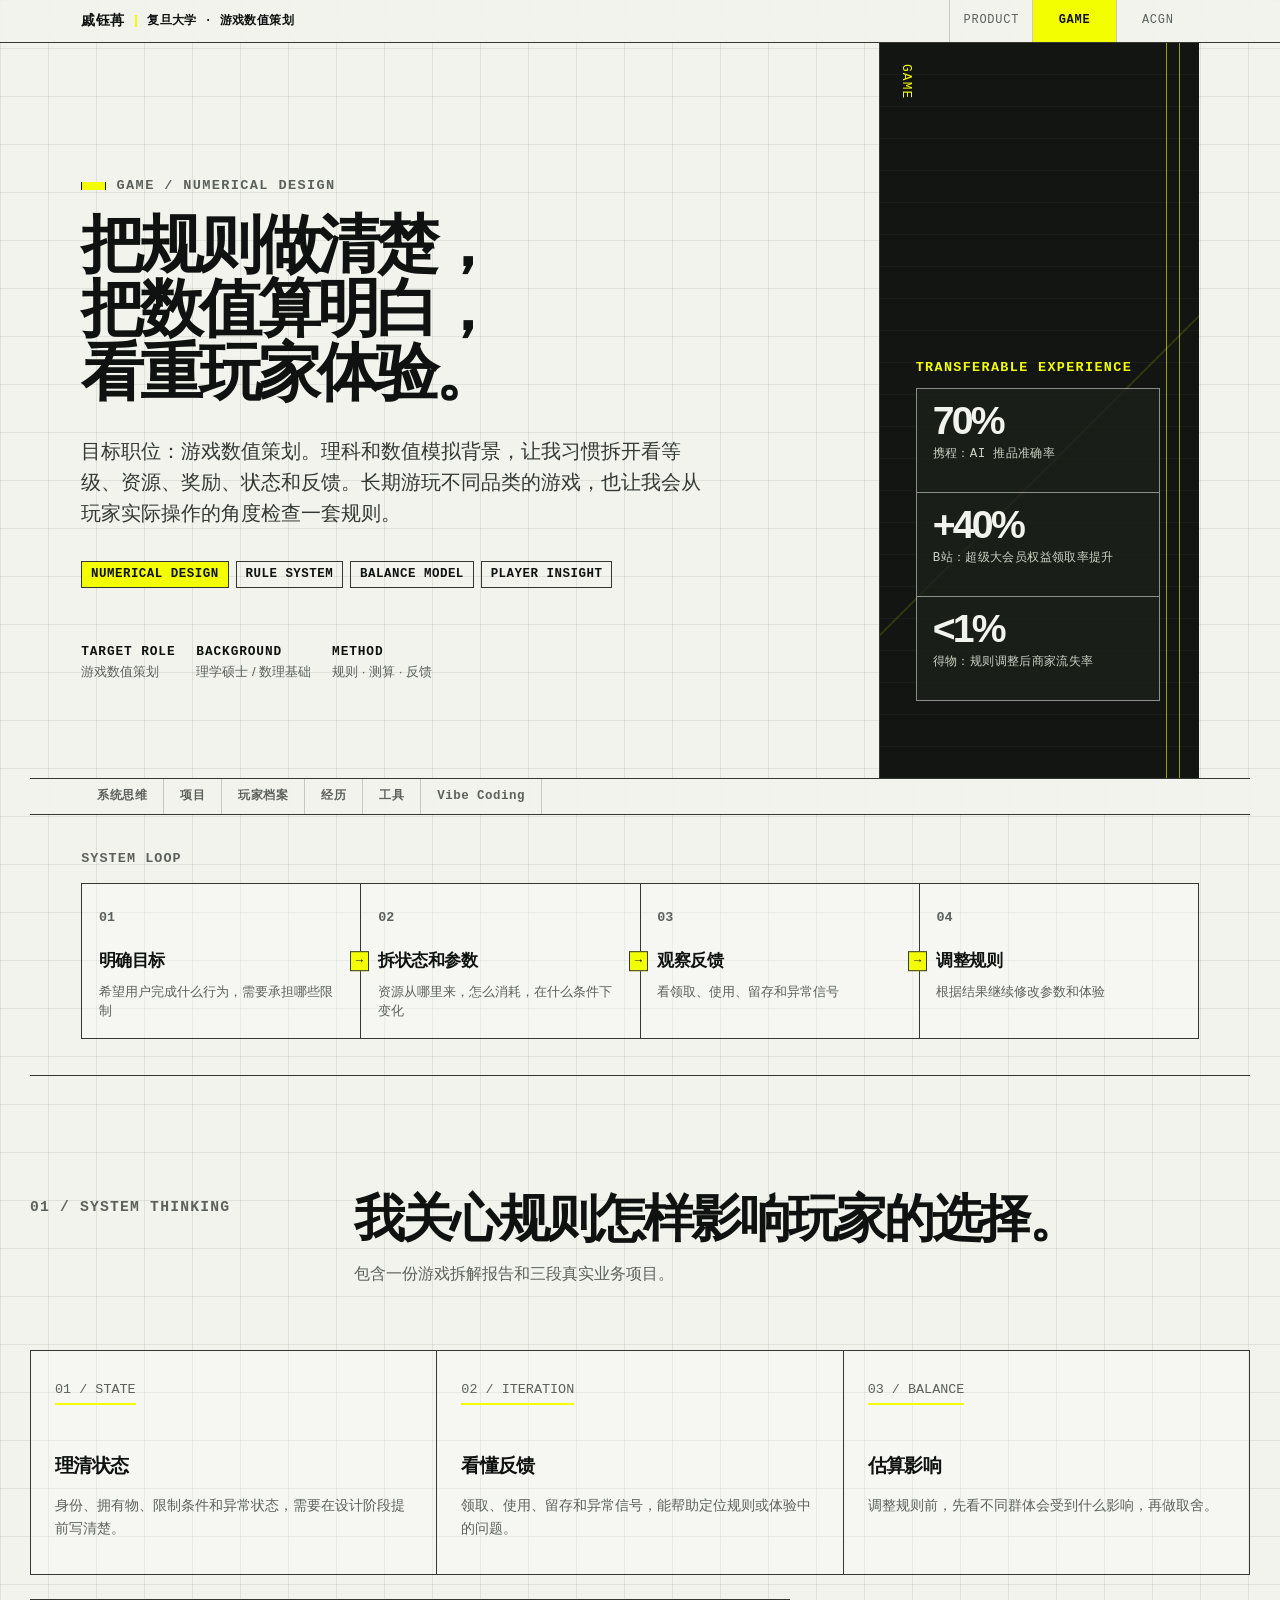
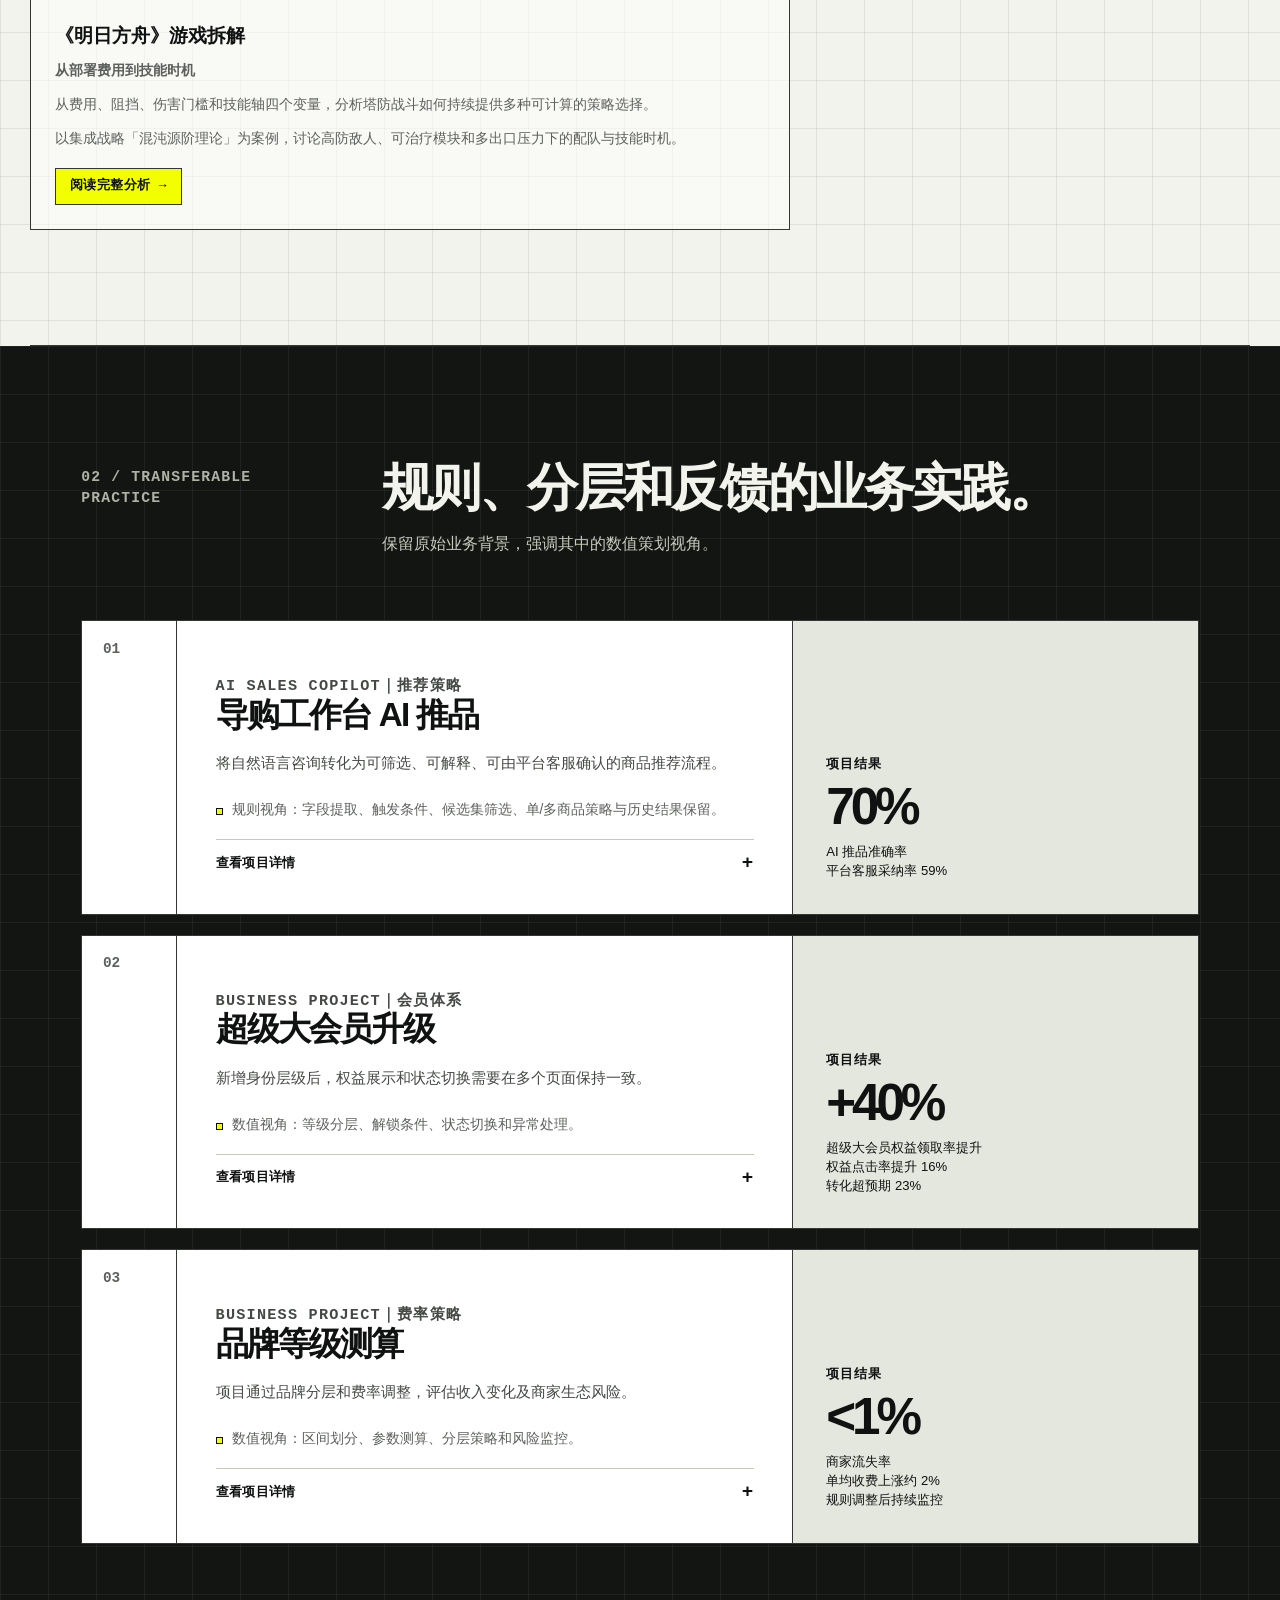
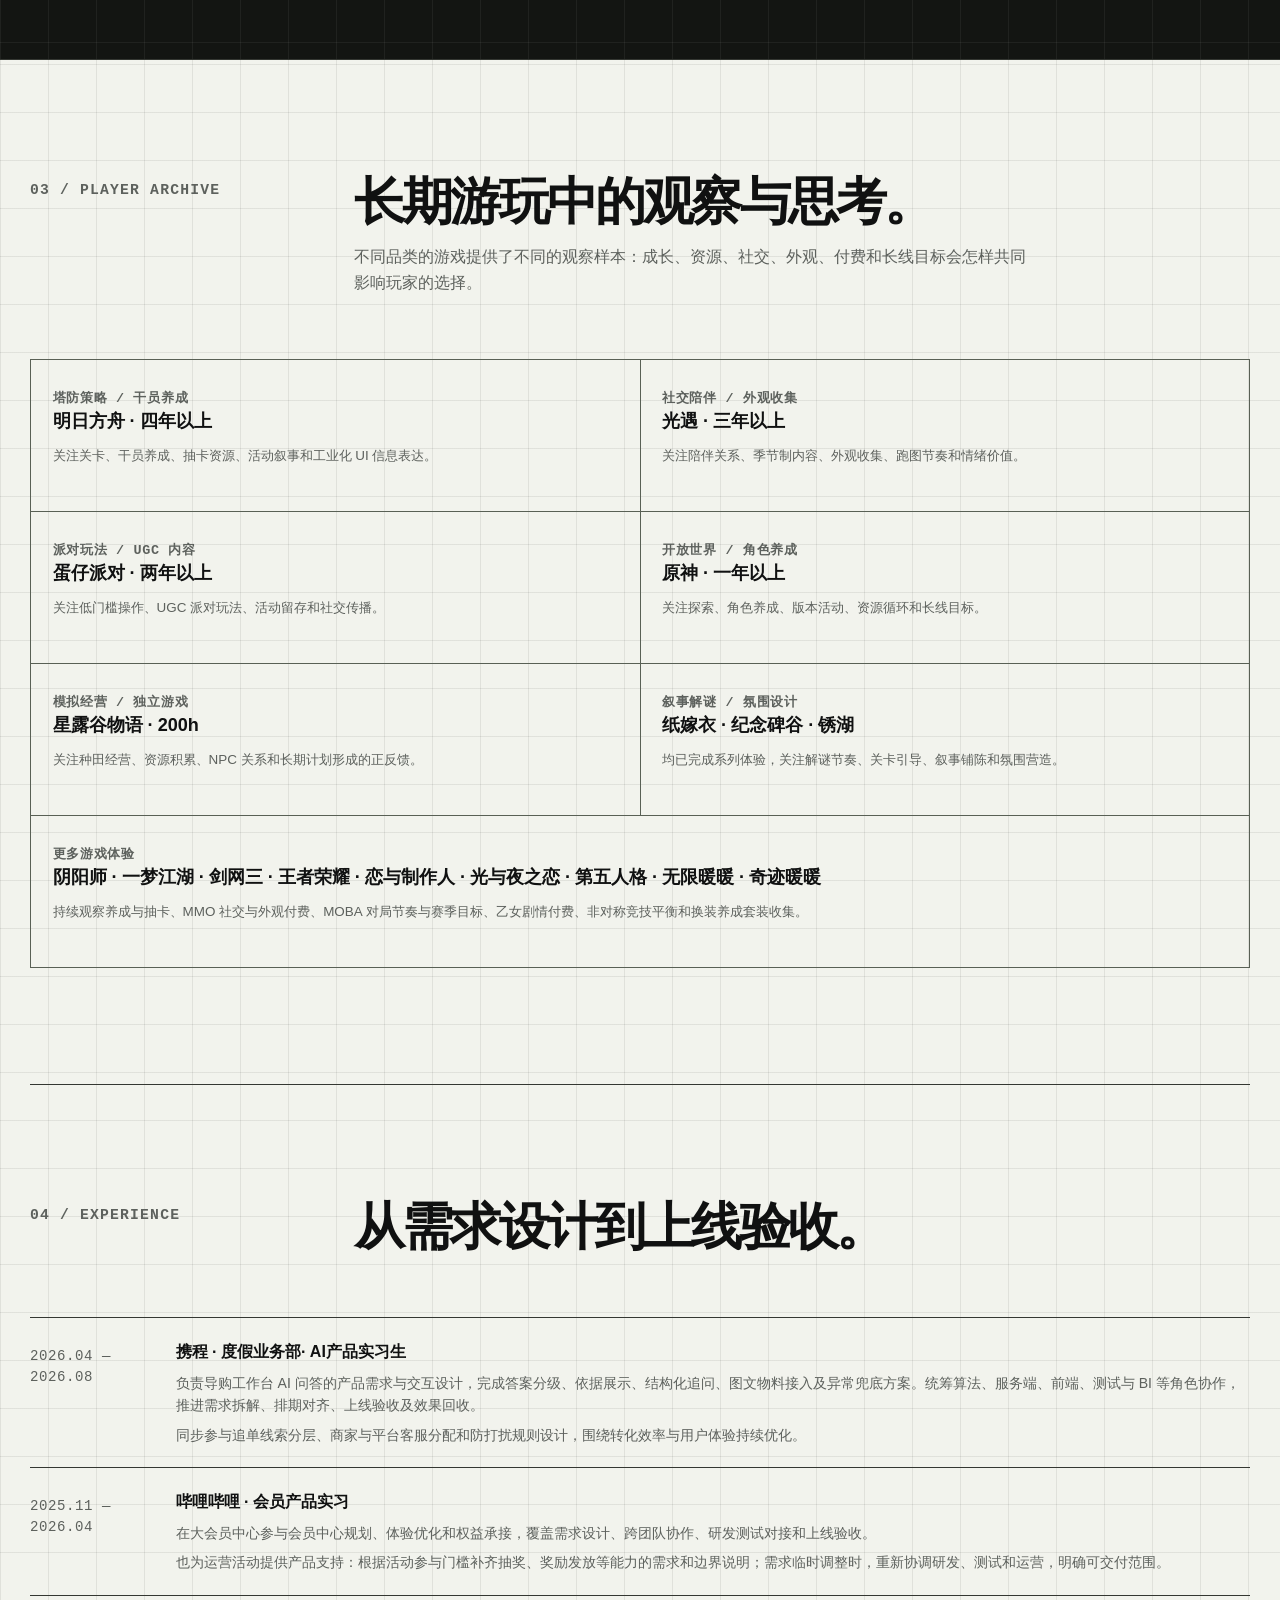
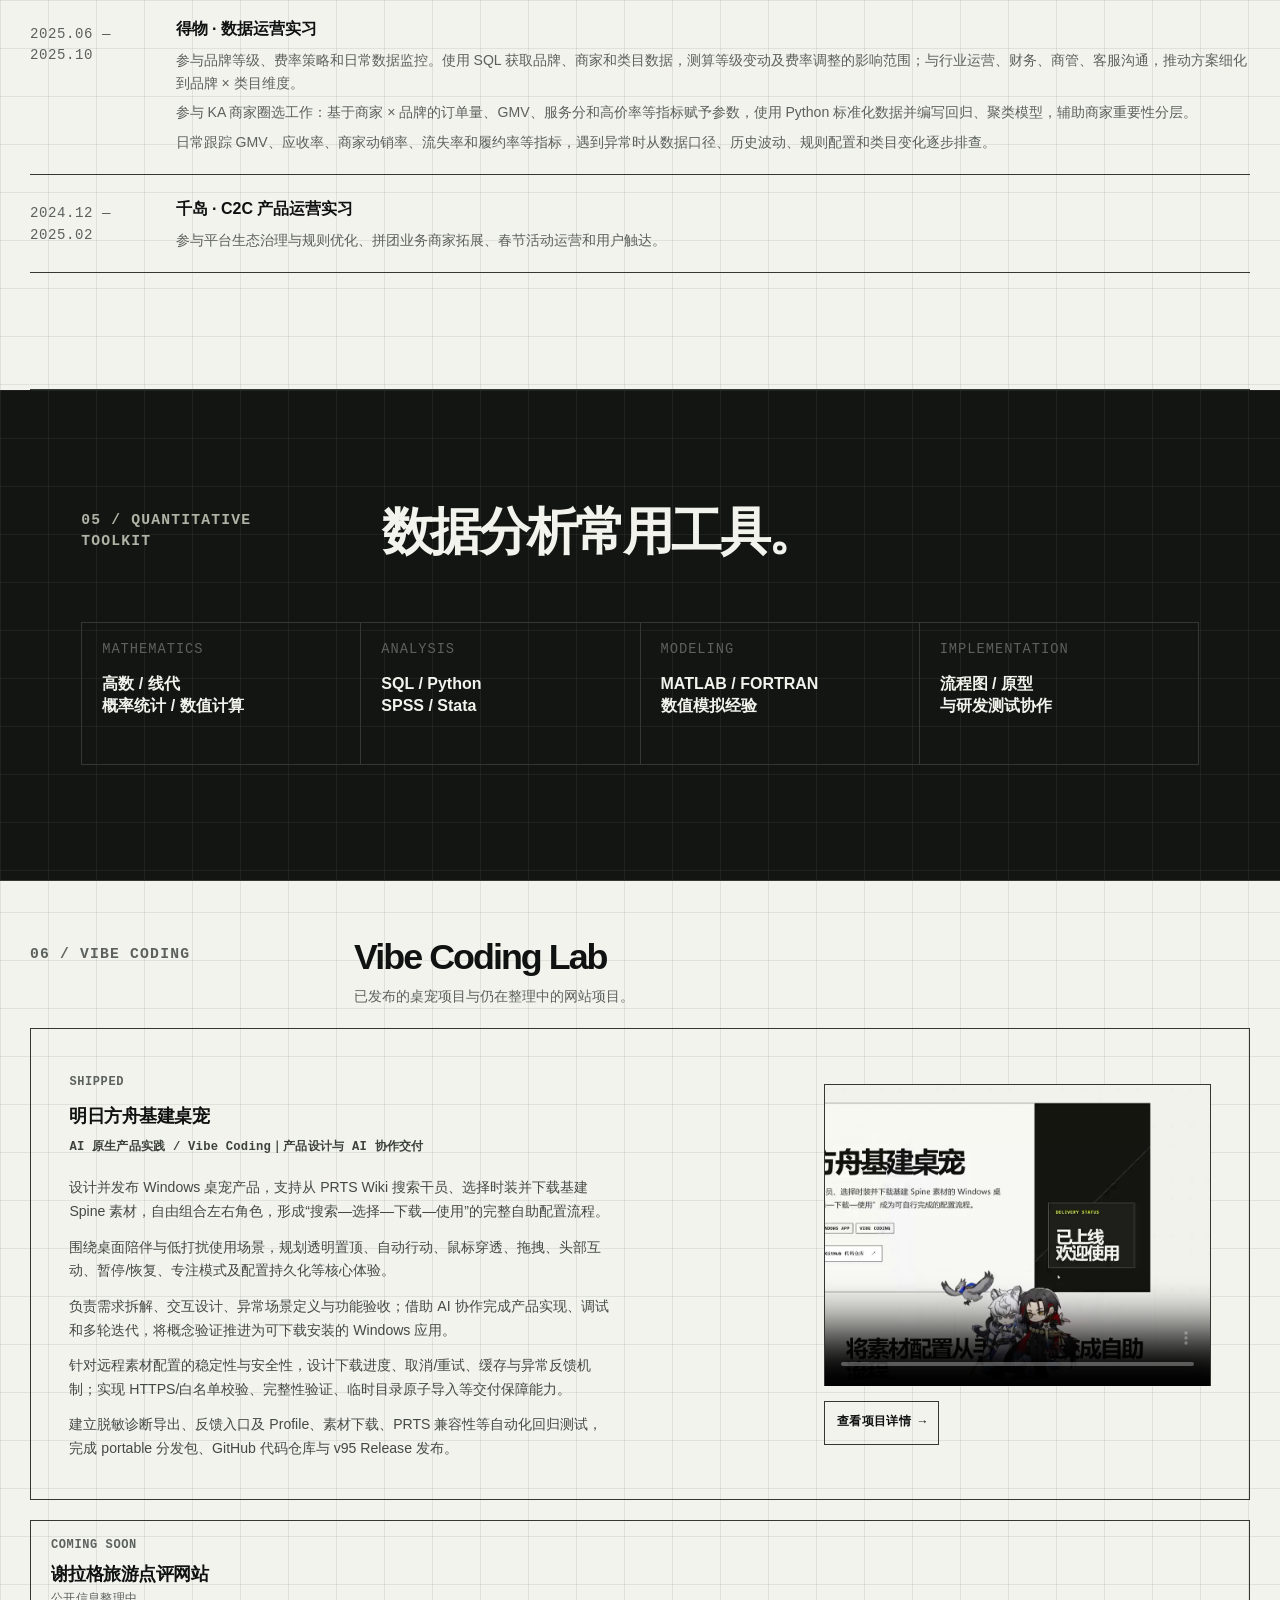
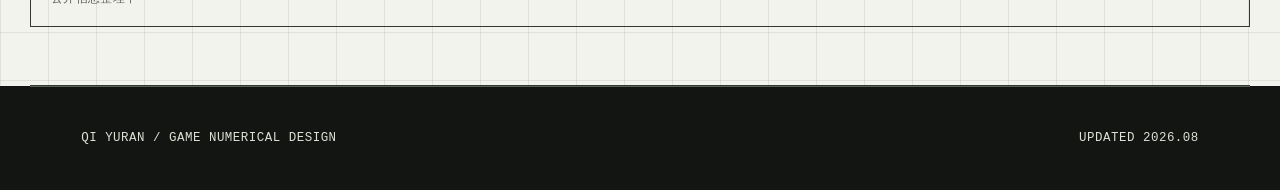
==== commit 3d8d5237: "content: refresh portfolio with Ctrip AI projects" ====
--- a/site/game/index.html
+++ b/site/game/index.html
@@ -5,17 +5,13 @@
     <a class="skip-link" href="#main">跳至主要内容</a><div class="page-rail" aria-hidden="true"><span data-scroll-rail></span></div>
     <header class="site-header"><div class="site-shell site-header__inner"><a class="identity" href="index.html" aria-label="戚钰苒，游戏策划作品集首页"><span class="identity__name">戚钰苒</span><span class="identity__meta">复旦大学 · 游戏数值策划</span></a><nav class="channel-nav" aria-label="作品集方向切换"><a href="../product/index.html">PRODUCT</a><a href="index.html" aria-current="page">GAME</a><a href="../acgn/index.html">ACGN</a></nav></div></header>
     <main id="main">
-      <section class="site-shell hero" aria-labelledby="hero-title"><div class="hero__copy" data-reveal><div><p class="eyebrow">GAME / NUMERICAL DESIGN</p><h1 id="hero-title"><span>把规则做清楚，</span><span>把数值算明白，</span><span>看重玩家体验。</span></h1><p class="hero__lead">目标职位：游戏数值策划。理科和数值模拟背景，让我习惯拆开看等级、资源、奖励、状态和反馈。长期游玩不同品类的游戏，也让我会从玩家实际操作的角度检查一套规则。</p><div class="hero__tags"><span class="tag tag--signal">NUMERICAL DESIGN</span><span class="tag">RULE SYSTEM</span><span class="tag">BALANCE MODEL</span><span class="tag">PLAYER INSIGHT</span></div></div><div class="hero__meta"><div><b>TARGET ROLE</b>游戏数值策划</div><div><b>BACKGROUND</b>理学硕士 / 数理基础</div><div><b>METHOD</b>规则 · 测算 · 反馈</div></div></div><aside class="hero__side" aria-label="项目成果与页面索引"><span class="signal-index">GAME</span><div class="hero-evidence"><p class="hero-evidence__label">TRANSFERABLE EXPERIENCE</p><div class="hero-evidence__grid"><div class="hero-evidence__item"><strong>+40%</strong><span>权益领取率提升</span></div><div class="hero-evidence__item"><strong>&lt;1%</strong><span>规则调整后商家流失率</span></div><div class="hero-evidence__item"><strong>300万+</strong><span>会员专属装扮一周领取量</span></div></div></div></aside></section>
+      <section class="site-shell hero" aria-labelledby="hero-title"><div class="hero__copy" data-reveal><div><p class="eyebrow">GAME / NUMERICAL DESIGN</p><h1 id="hero-title"><span>把规则做清楚，</span><span>把数值算明白，</span><span>看重玩家体验。</span></h1><p class="hero__lead">目标职位：游戏数值策划。理科和数值模拟背景，让我习惯拆开看等级、资源、奖励、状态和反馈。长期游玩不同品类的游戏，也让我会从玩家实际操作的角度检查一套规则。</p><div class="hero__tags"><span class="tag tag--signal">NUMERICAL DESIGN</span><span class="tag">RULE SYSTEM</span><span class="tag">BALANCE MODEL</span><span class="tag">PLAYER INSIGHT</span></div></div><div class="hero__meta"><div><b>TARGET ROLE</b>游戏数值策划</div><div><b>BACKGROUND</b>理学硕士 / 数理基础</div><div><b>METHOD</b>规则 · 测算 · 反馈</div></div></div><aside class="hero__side" aria-label="项目成果与页面索引"><span class="signal-index">GAME</span><div class="hero-evidence"><p class="hero-evidence__label">TRANSFERABLE EXPERIENCE</p><div class="hero-evidence__grid"><div class="hero-evidence__item"><strong>70%</strong><span>携程：AI 推品准确率</span></div><div class="hero-evidence__item"><strong>+40%</strong><span>B站：超级大会员权益领取率提升</span></div><div class="hero-evidence__item"><strong>&lt;1%</strong><span>得物：规则调整后商家流失率</span></div></div></div></aside></section>
       <nav class="site-shell section-jump" aria-label="游戏页内容导航"><a href="#thinking">系统思维</a><a href="#projects">项目</a><a href="#archive">玩家档案</a><a href="#experience">经历</a><a href="#toolkit">工具</a><a href="#vibe-coding">Vibe Coding</a></nav>
       <section class="site-shell design-flow" aria-label="数值策划工作方法"><p class="design-flow__title">SYSTEM LOOP</p><div class="design-flow__grid"><div class="design-flow__item"><span class="design-flow__id">01</span><strong>明确目标</strong><span>希望用户完成什么行为，需要承担哪些限制</span></div><div class="design-flow__item"><span class="design-flow__id">02</span><strong>拆状态和参数</strong><span>资源从哪里来，怎么消耗，在什么条件下变化</span></div><div class="design-flow__item"><span class="design-flow__id">03</span><strong>观察反馈</strong><span>看领取、使用、留存和异常信号</span></div><div class="design-flow__item"><span class="design-flow__id">04</span><strong>调整规则</strong><span>根据结果继续修改参数和体验</span></div></div></section>
       <section class="section site-shell" id="thinking" aria-labelledby="thinking-title"><div class="section-header" data-reveal><p class="section-index">01 / SYSTEM THINKING</p><div><h2 class="section-title" id="thinking-title">我关心规则怎样影响玩家的选择。</h2><p class="section-intro">包含一份游戏拆解报告和三段真实业务项目。</p></div></div><div class="capability-grid" data-reveal><article class="capability"><span class="capability__id">01 / STATE</span><h3>理清状态</h3><p>身份、拥有物、限制条件和异常状态，需要在设计阶段提前写清楚。</p></article><article class="capability"><span class="capability__id">02 / ITERATION</span><h3>看懂反馈</h3><p>领取、使用、留存和异常信号，能帮助定位规则或体验中的问题。</p></article><article class="capability"><span class="capability__id">03 / BALANCE</span><h3>估算影响</h3><p>调整规则前，先看不同群体会受到什么影响，再做取舍。</p></article></div><article class="analysis-card" data-reveal><h3>《明日方舟》游戏拆解</h3><p><strong>从部署费用到技能时机</strong></p><p>从费用、阻挡、伤害门槛和技能轴四个变量，分析塔防战斗如何持续提供多种可计算的策略选择。</p><p>以集成战略「混沌源阶理论」为案例，讨论高防敌人、可治疗模块和多出口压力下的配队与技能时机。</p><a class="analysis-card__cta" href="arknights-analysis/index.html">阅读完整分析 →</a></article></section>
-      <section class="section section--dark" id="projects" aria-labelledby="project-title"><div class="site-shell"><div class="section-header" data-reveal><p class="section-index">02 / TRANSFERABLE PRACTICE</p><div><h2 class="section-title" id="project-title">规则、分层和反馈的业务实践。</h2><p class="section-intro">保留原始业务背景，强调其中的数值策划视角。</p></div></div><div class="project-stack">
-        <article class="project" data-reveal><div class="project__number">01</div><div class="project__main"><p class="project__label">BUSINESS PROJECT｜会员体系</p><h3>超级大会员升级</h3><p>新增身份层级后，权益展示和状态切换需要在多个页面保持一致。</p><ul class="project__facts"><li>数值视角：等级分层、解锁条件、状态切换和异常处理。</li><li>将身份从“非会员 / 大会员”扩展为“非会员 / 大会员 / 超级大会员”，同时处理升级、降级、过期和封禁等状态变化。</li><li>把不同身份在会员中心、资产中心和个人主页可见的权益列成状态表，明确身份字段、按钮、跳转和提示。</li><li>升级后页面需要及时刷新。这部分相当于处理一套身份层级变化后的状态同步问题。</li><li>将高等级权益前置展示，并通过点击、领取和转化数据观察用户是否理解等级差异。</li></ul></div><div class="project__result"><p class="result-label">项目结果</p><p class="result-number">+40%</p><p class="result-copy">超级大会员权益领取率提升<br>权益点击率提升 16%<br>转化超预期 23%</p></div></article>
-        <article class="project" data-reveal><div class="project__number">02</div><div class="project__main"><p class="project__label">BUSINESS PROJECT｜费率策略</p><h3>品牌等级测算</h3><p>项目通过品牌分层和费率调整，评估收入变化及商家生态风险。</p><ul class="project__facts"><li>数值视角：区间划分、参数测算、分层策略和风险监控。</li><li>以品牌 GMV、出价商品数、高价率等指标划分等级区间，再测算不同等级变化下的收费、GMV 和商家影响。</li><li>部分品牌的问题来自非主营类目。直接按品牌整体调整会影响正常经营部分，因此进一步拆到品牌 × 类目维度重新测算。</li><li>与行业、财务、商管共同确定影响额阈值和调整名单，再执行配置。</li><li>调整后通过出价、动销、GMV 和收费数据观察规则变化后的结果。</li></ul></div><div class="project__result"><p class="result-label">项目结果</p><p class="result-number">&lt;1%</p><p class="result-copy">商家流失率<br>单均收费上涨约 2%<br>规则调整后持续监控</p></div></article>
-        <article class="project" data-reveal><div class="project__number">03</div><div class="project__main"><p class="project__label">BUSINESS PROJECT｜装扮权益</p><h3>会员专属装扮</h3><p>项目调整装扮的领取和佩戴方式，并记录用户后续是否实际使用。</p><ul class="project__facts"><li>数值视角：奖励发放、装备反馈、物品状态和多端兼容。</li><li>将奖励路径拆成“是否可见、是否可领取、是否已拥有、是否已佩戴”几个状态，并分别设置页面展示和按钮反馈。</li><li>补充身份变化、封禁、冻结、平台不支持和身份识别延迟等边界情况。</li><li>佩戴判断由“全套佩戴”调整为“套装任一部分已佩戴”，使奖励使用状态更符合实际行为。</li><li>红点按装扮是否发放触发；埋点记录曝光、点击、领取、佩戴、身份和按钮状态，用于查看奖励从获得到使用的过程。</li><li>开发周期压缩后，将需求拆成三个部分并行开发，优先保证核心领取和佩戴路径。</li></ul></div><div class="project__result"><p class="result-label">项目结果</p><p class="result-number">300万+</p><p class="result-copy">一周领取超 300 万<br>装扮商城引流效率增长 60%<br>原权益领取和使用均同比增长 90% 以上</p></div></article>
-      </div></div></section>
+      <section class="section section--dark" id="projects" aria-labelledby="project-title"><div class="site-shell"><div class="section-header" data-reveal><p class="section-index">02 / TRANSFERABLE PRACTICE</p><div><h2 class="section-title" id="project-title">规则、分层和反馈的业务实践。</h2><p class="section-intro">保留原始业务背景，强调其中的数值策划视角。</p></div></div><div class="project-stack"><article class="project" data-reveal><div class="project__number">01</div><div class="project__main"><p class="project__label">AI SALES COPILOT｜推荐策略</p><h3>导购工作台 AI 推品</h3><p>将自然语言咨询转化为可筛选、可解释、可由平台客服确认的商品推荐流程。</p><ul class="project__facts"><li>规则视角：字段提取、触发条件、候选集筛选、单/多商品策略与历史结果保留。</li><li>将目的地、日期、人数、预算、偏好和产品形态等信息整理为结构化字段；缺少关键条件时优先补充，而非直接猜测。</li><li>根据需求完整度与用户换品意愿决定推荐时机和数量：条件明确时提供主推方案，存在取舍时提供差异化备选，并说明匹配与限制。</li><li>将行程亮点、价格优惠、可售状态和关键限制前置到商品卡片；新结果增量出现，不覆盖未处理的历史推荐。</li><li>通过推荐理由编辑、发送和负反馈，持续校准需求理解、召回排序与交互规则。</li></ul></div><div class="project__result"><p class="result-label">项目结果</p><p class="result-number">70%</p><p class="result-copy">AI 推品准确率<br>平台客服采纳率 59%</p></div></article><article class="project" data-reveal><div class="project__number">02</div><div class="project__main"><p class="project__label">BUSINESS PROJECT｜会员体系</p><h3>超级大会员升级</h3><p>新增身份层级后，权益展示和状态切换需要在多个页面保持一致。</p><ul class="project__facts"><li>数值视角：等级分层、解锁条件、状态切换和异常处理。</li><li>将身份从“非会员 / 大会员”扩展为“非会员 / 大会员 / 超级大会员”，同时处理升级、降级、过期和封禁等状态变化。</li><li>把不同身份在会员中心、资产中心和个人主页可见的权益列成状态表，明确身份字段、按钮、跳转和提示。</li><li>升级后页面需要及时刷新。这部分相当于处理一套身份层级变化后的状态同步问题。</li><li>将高等级权益前置展示，并通过点击、领取和转化数据观察用户是否理解等级差异。</li></ul></div><div class="project__result"><p class="result-label">项目结果</p><p class="result-number">+40%</p><p class="result-copy">超级大会员权益领取率提升<br>权益点击率提升 16%<br>转化超预期 23%</p></div></article><article class="project" data-reveal><div class="project__number">03</div><div class="project__main"><p class="project__label">BUSINESS PROJECT｜费率策略</p><h3>品牌等级测算</h3><p>项目通过品牌分层和费率调整，评估收入变化及商家生态风险。</p><ul class="project__facts"><li>数值视角：区间划分、参数测算、分层策略和风险监控。</li><li>以品牌 GMV、出价商品数、高价率等指标划分等级区间，再测算不同等级变化下的收费、GMV 和商家影响。</li><li>部分品牌的问题来自非主营类目。直接按品牌整体调整会影响正常经营部分，因此进一步拆到品牌 × 类目维度重新测算。</li><li>与行业、财务、商管共同确定影响额阈值和调整名单，再执行配置。</li><li>调整后通过出价、动销、GMV 和收费数据观察规则变化后的结果。</li></ul></div><div class="project__result"><p class="result-label">项目结果</p><p class="result-number">&lt;1%</p><p class="result-copy">商家流失率<br>单均收费上涨约 2%<br>规则调整后持续监控</p></div></article></div></div></section>
       <section class="section site-shell" id="archive" aria-labelledby="archive-title"><div class="section-header" data-reveal><p class="section-index">03 / PLAYER ARCHIVE</p><div><h2 class="section-title" id="archive-title">长期游玩中的观察与思考。</h2><p class="section-intro">不同品类的游戏提供了不同的观察样本：成长、资源、社交、外观、付费和长线目标会怎样共同影响玩家的选择。</p></div></div><div class="archive" data-reveal><article class="archive__item"><p class="archive__type">塔防策略 / 干员养成</p><h3>明日方舟 · 四年以上</h3><p>关注关卡、干员养成、抽卡资源、活动叙事和工业化 UI 信息表达。</p></article><article class="archive__item"><p class="archive__type">社交陪伴 / 外观收集</p><h3>光遇 · 三年以上</h3><p>关注陪伴关系、季节制内容、外观收集、跑图节奏和情绪价值。</p></article><article class="archive__item"><p class="archive__type">派对玩法 / UGC 内容</p><h3>蛋仔派对 · 两年以上</h3><p>关注低门槛操作、UGC 派对玩法、活动留存和社交传播。</p></article><article class="archive__item"><p class="archive__type">开放世界 / 角色养成</p><h3>原神 · 一年以上</h3><p>关注探索、角色养成、版本活动、资源循环和长线目标。</p></article><article class="archive__item"><p class="archive__type">模拟经营 / 独立游戏</p><h3>星露谷物语 · 200h</h3><p>关注种田经营、资源积累、NPC 关系和长期计划形成的正反馈。</p></article><article class="archive__item"><p class="archive__type">叙事解谜 / 氛围设计</p><h3>纸嫁衣 · 纪念碑谷 · 锈湖</h3><p>均已完成系列体验，关注解谜节奏、关卡引导、叙事铺陈和氛围营造。</p></article><article class="archive__item archive__item--wide"><p class="archive__type">更多游戏体验</p><h3>阴阳师 · 一梦江湖 · 剑网三 · 王者荣耀 · 恋与制作人 · 光与夜之恋 · 第五人格 · 无限暖暖 · 奇迹暖暖</h3><p>持续观察养成与抽卡、MMO 社交与外观付费、MOBA 对局节奏与赛季目标、乙女剧情付费、非对称竞技平衡和换装养成套装收集。</p></article></div></section>
-      <section class="section site-shell" id="experience" aria-labelledby="experience-title"><div class="section-header" data-reveal><p class="section-index">04 / EXPERIENCE</p><div><h2 class="section-title" id="experience-title">从需求设计到上线验收。</h2></div></div><div class="two-column two-column--stacked"><div class="timeline" data-reveal><article class="timeline__item"><p class="timeline__date">2026.07 — 至今</p><div><h3>携程 · AI 产品实习</h3><p>参与数据运营和 AI 客服产品工作，为携程平台内部客服、商家客服的客服工作台接入 AI 问答、AI 推品等能力，帮助人工客服更快回应用户问题，并支持用户从进线到下单的转化。</p></div></article><article class="timeline__item"><p class="timeline__date">2025.11 — 2026.04</p><div><h3>哔哩哔哩 · 会员产品实习</h3><p>在大会员中心参与会员中心规划、体验优化和权益承接，覆盖需求设计、跨团队协作、研发测试对接和上线验收。</p><p>也为运营活动提供产品支持：根据活动参与门槛补齐抽奖、奖励发放等能力的需求和边界说明；需求临时调整时，重新协调研发、测试和运营，明确可交付范围。</p></div></article><article class="timeline__item"><p class="timeline__date">2025.06 — 2025.10</p><div><h3>得物 · 数据运营实习</h3><p>参与品牌等级、费率策略和日常数据监控。使用 SQL 获取品牌、商家和类目数据，测算等级变动及费率调整的影响范围；与行业运营、财务、商管、客服沟通，推动方案细化到品牌 × 类目维度。</p><p>参与 KA 商家圈选工作：基于商家 × 品牌的订单量、GMV、服务分和高价率等指标赋予参数，使用 Python 标准化数据并编写回归、聚类模型，辅助商家重要性分层。</p><p>日常跟踪 GMV、应收率、商家动销率、流失率和履约率等指标，遇到异常时从数据口径、历史波动、规则配置和类目变化逐步排查。</p></div></article><article class="timeline__item"><p class="timeline__date">2024.12 — 2025.02</p><div><h3>千岛 · C2C 产品运营实习</h3><p>参与平台生态治理与规则优化、拼团业务商家拓展、春节活动运营和用户触达。</p></div></article></div></div></section>
+      <section class="section site-shell" id="experience" aria-labelledby="experience-title"><div class="section-header" data-reveal><p class="section-index">04 / EXPERIENCE</p><div><h2 class="section-title" id="experience-title">从需求设计到上线验收。</h2></div></div><div class="two-column two-column--stacked"><div class="timeline" data-reveal><article class="timeline__item"><p class="timeline__date">2026.04 — 2026.08</p><div><h3>携程 · 度假业务部· AI产品实习生</h3><p>负责导购工作台 AI 问答的产品需求与交互设计，完成答案分级、依据展示、结构化追问、图文物料接入及异常兜底方案。统筹算法、服务端、前端、测试与 BI 等角色协作，推进需求拆解、排期对齐、上线验收及效果回收。</p><p>同步参与追单线索分层、商家与平台客服分配和防打扰规则设计，围绕转化效率与用户体验持续优化。</p></div></article><article class="timeline__item"><p class="timeline__date">2025.11 — 2026.04</p><div><h3>哔哩哔哩 · 会员产品实习</h3><p>在大会员中心参与会员中心规划、体验优化和权益承接，覆盖需求设计、跨团队协作、研发测试对接和上线验收。</p><p>也为运营活动提供产品支持：根据活动参与门槛补齐抽奖、奖励发放等能力的需求和边界说明；需求临时调整时，重新协调研发、测试和运营，明确可交付范围。</p></div></article><article class="timeline__item"><p class="timeline__date">2025.06 — 2025.10</p><div><h3>得物 · 数据运营实习</h3><p>参与品牌等级、费率策略和日常数据监控。使用 SQL 获取品牌、商家和类目数据，测算等级变动及费率调整的影响范围；与行业运营、财务、商管、客服沟通，推动方案细化到品牌 × 类目维度。</p><p>参与 KA 商家圈选工作：基于商家 × 品牌的订单量、GMV、服务分和高价率等指标赋予参数，使用 Python 标准化数据并编写回归、聚类模型，辅助商家重要性分层。</p><p>日常跟踪 GMV、应收率、商家动销率、流失率和履约率等指标，遇到异常时从数据口径、历史波动、规则配置和类目变化逐步排查。</p></div></article><article class="timeline__item"><p class="timeline__date">2024.12 — 2025.02</p><div><h3>千岛 · C2C 产品运营实习</h3><p>参与平台生态治理与规则优化、拼团业务商家拓展、春节活动运营和用户触达。</p></div></article></div></div></section>
       <section class="section section--dark" id="toolkit" aria-labelledby="tool-title"><div class="site-shell"><div class="section-header" data-reveal><p class="section-index">05 / QUANTITATIVE TOOLKIT</p><div><h2 class="section-title" id="tool-title">数据分析常用工具。</h2></div></div><div class="tool-grid" data-reveal><div><span>MATHEMATICS</span><strong>高数 / 线代<br>概率统计 / 数值计算</strong></div><div><span>ANALYSIS</span><strong>SQL / Python<br>SPSS / Stata</strong></div><div><span>MODELING</span><strong>MATLAB / FORTRAN<br>数值模拟经验</strong></div><div><span>IMPLEMENTATION</span><strong>流程图 / 原型<br>与研发测试协作</strong></div></div></div></section>
       <section class="section site-shell" id="vibe-coding" aria-labelledby="vibe-title"><div class="section-header" data-reveal><p class="section-index">06 / VIBE CODING</p><div><h2 class="section-title" id="vibe-title">Vibe Coding Lab</h2><p class="section-intro">已发布的桌宠项目与仍在整理中的网站项目。</p></div></div><div class="vibe-grid" data-reveal><article class="vibe-card vibe-card--shipped" data-project-slot="arknights-desktop-pet"><div class="vibe-card__copy"><span class="vibe-card__status">SHIPPED</span><h3>明日方舟基建桌宠</h3><p class="vibe-card__project-type">AI 原生产品实践 / Vibe Coding｜产品设计与 AI 协作交付</p><div class="vibe-card__detail"><p>设计并发布 Windows 桌宠产品，支持从 PRTS Wiki 搜索干员、选择时装并下载基建 Spine 素材，自由组合左右角色，形成“搜索—选择—下载—使用”的完整自助配置流程。</p><p>围绕桌面陪伴与低打扰使用场景，规划透明置顶、自动行动、鼠标穿透、拖拽、头部互动、暂停/恢复、专注模式及配置持久化等核心体验。</p><p>负责需求拆解、交互设计、异常场景定义与功能验收；借助 AI 协作完成产品实现、调试和多轮迭代，将概念验证推进为可下载安装的 Windows 应用。</p><p>针对远程素材配置的稳定性与安全性，设计下载进度、取消/重试、缓存与异常反馈机制；实现 HTTPS/白名单校验、完整性验证、临时目录原子导入等交付保障能力。</p><p>建立脱敏诊断导出、反馈入口及 Profile、素材下载、PRTS 兼容性等自动化回归测试，完成 portable 分发包、GitHub 代码仓库与 v95 Release 发布。</p></div></div><div class="vibe-card__preview"><video class="vibe-card__video" autoplay muted loop playsinline controls preload="metadata" poster="../assets/media/arknights-desktop-pet-preview.jpg" aria-label="明日方舟基建桌宠演示预览"><source src="../assets/media/arknights-desktop-pet-preview.mp4" type="video/mp4">你的浏览器不支持视频播放。</video><a class="vibe-card__cta" href="../projects/arknights-desktop-pet/index.html">查看项目详情 →</a></div></article><article class="vibe-card" data-project-slot="kjerag-travel"><span class="vibe-card__status">COMING SOON</span><h3>谢拉格旅游点评网站</h3><p class="vibe-card__foot">公开信息整理中</p></article></div></section>
     </main>
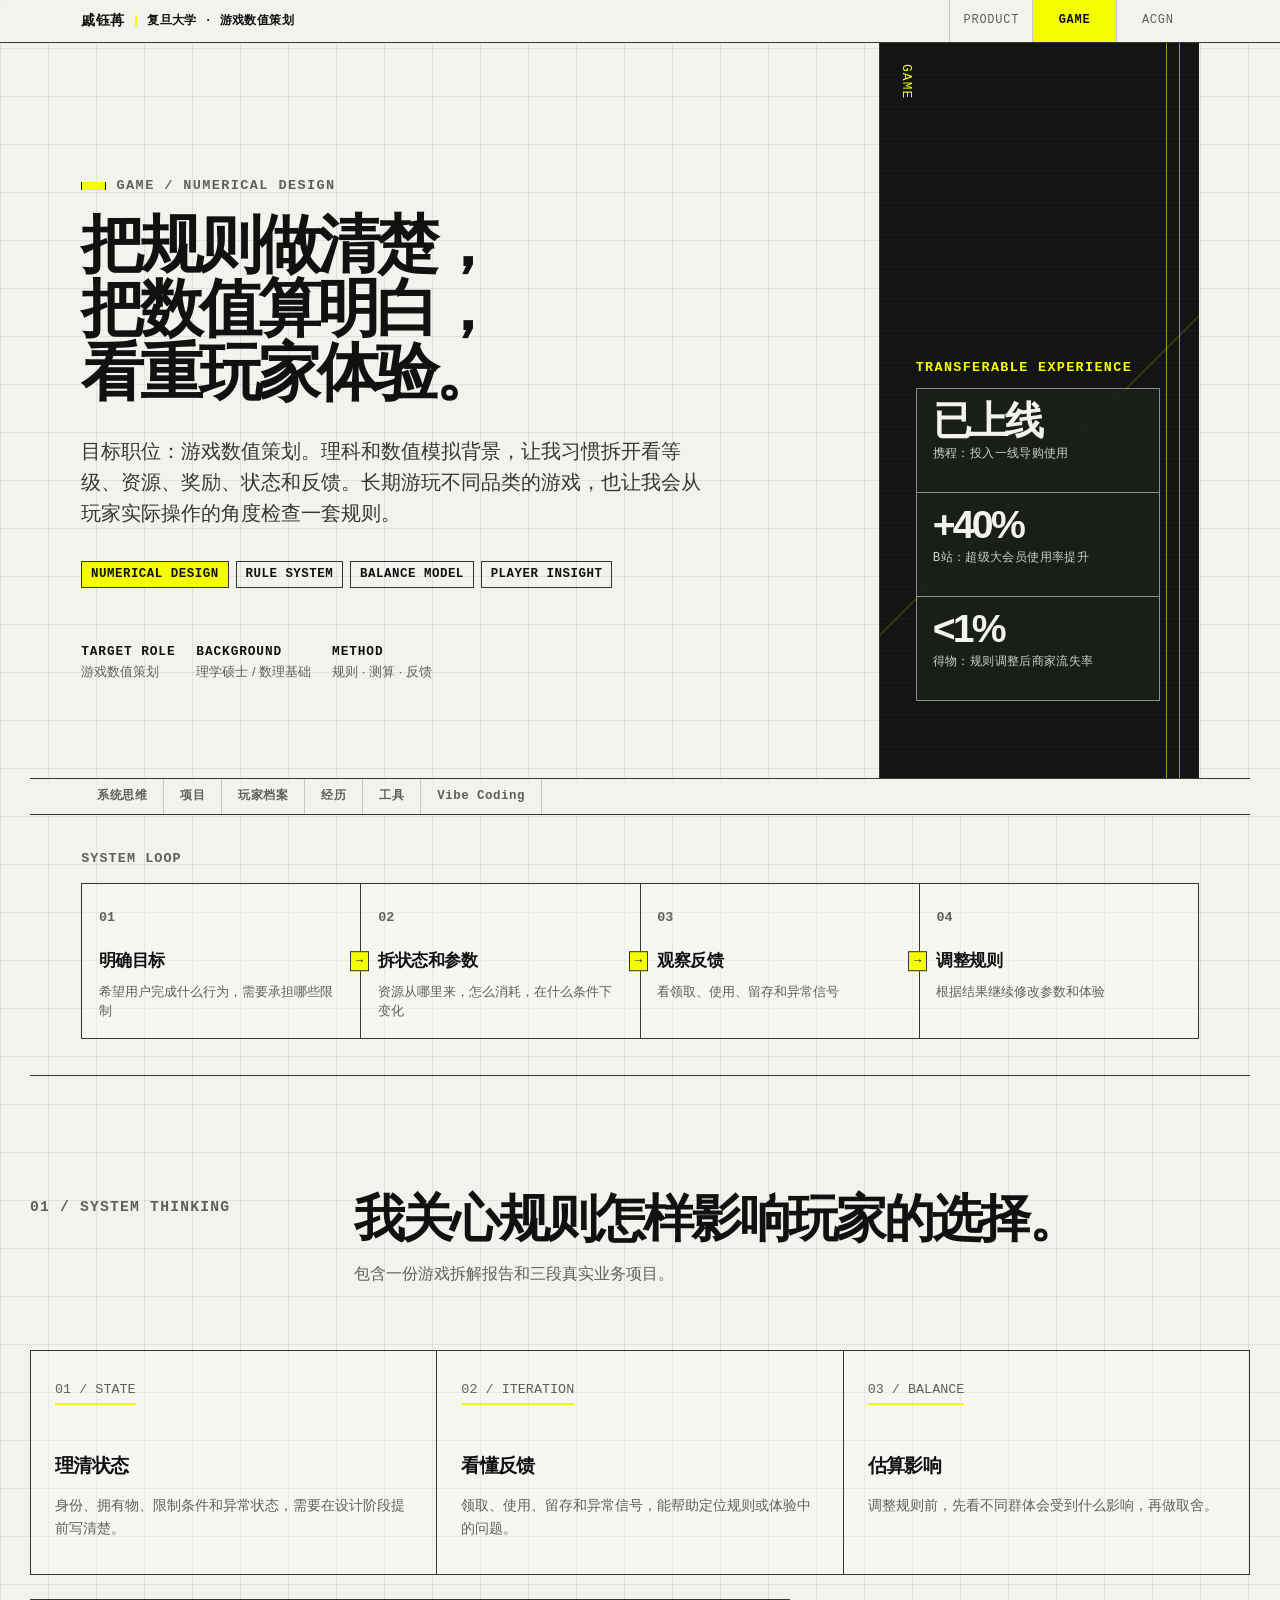
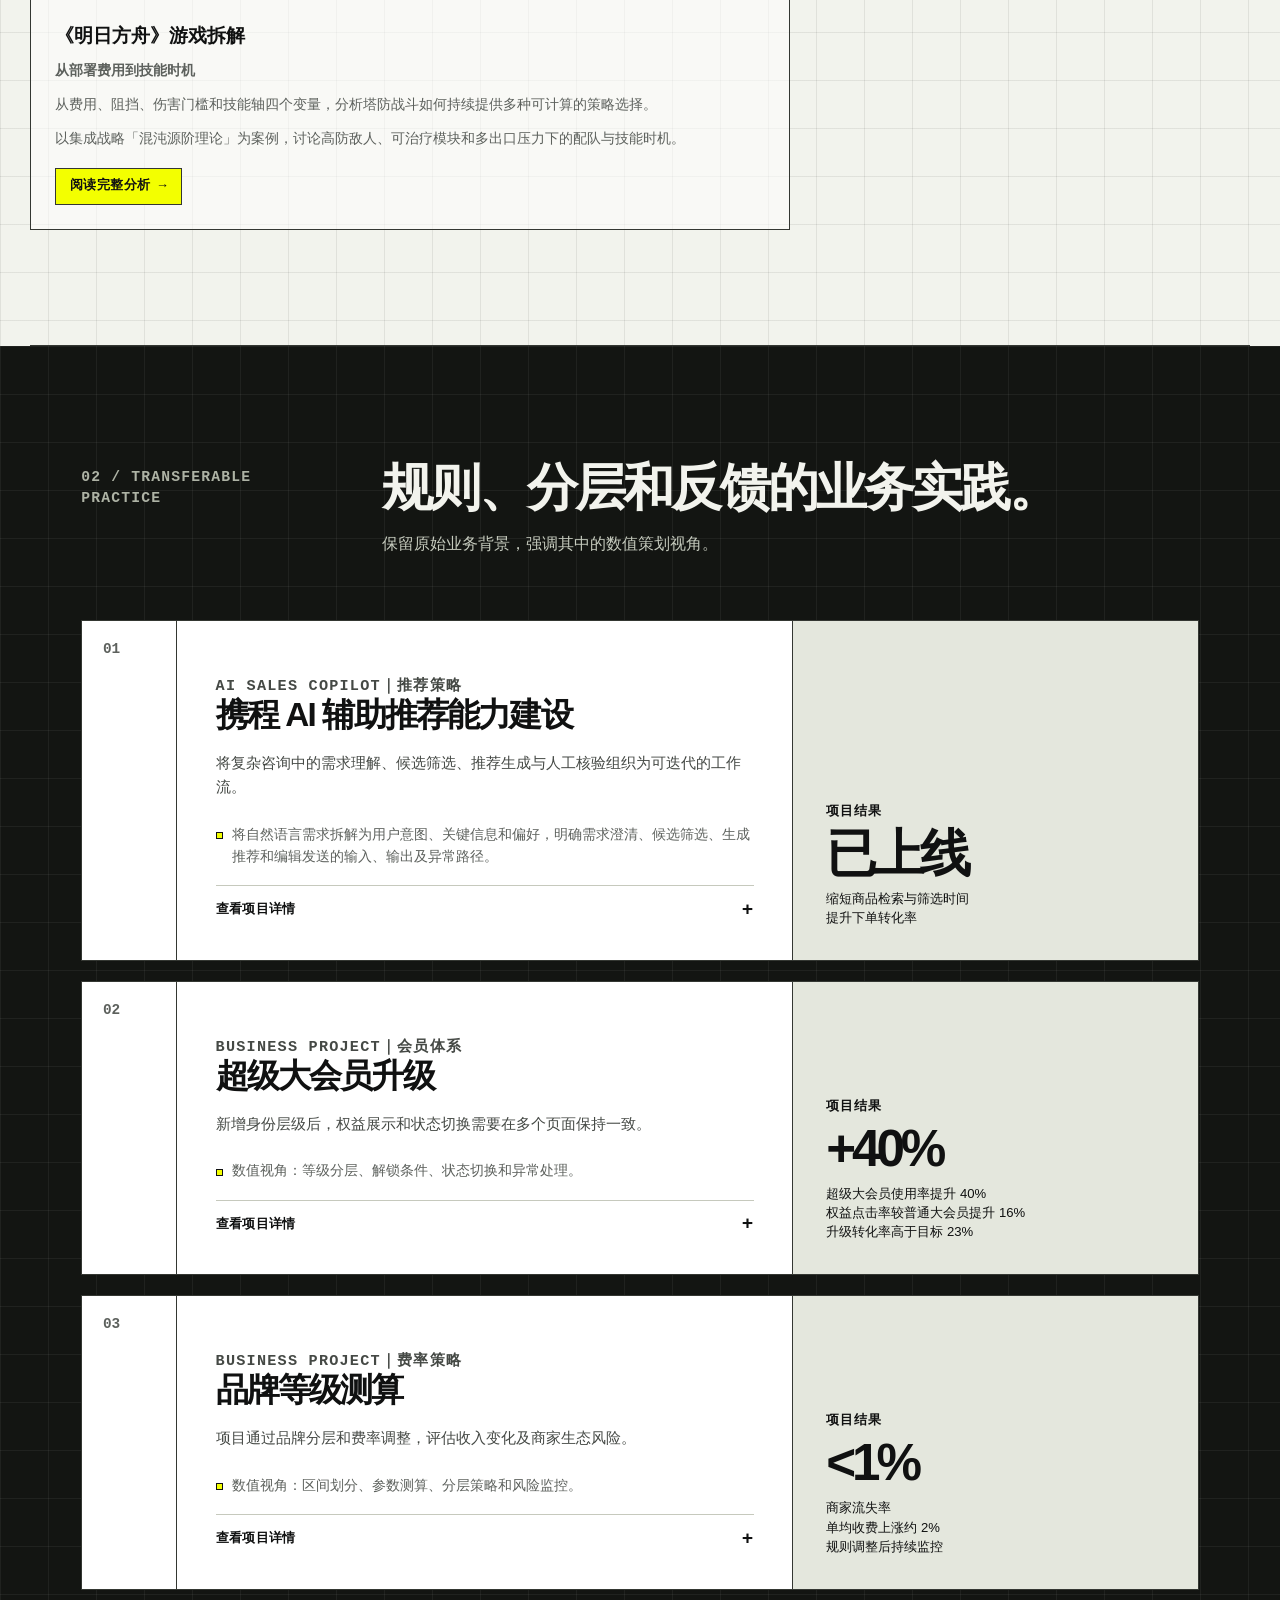
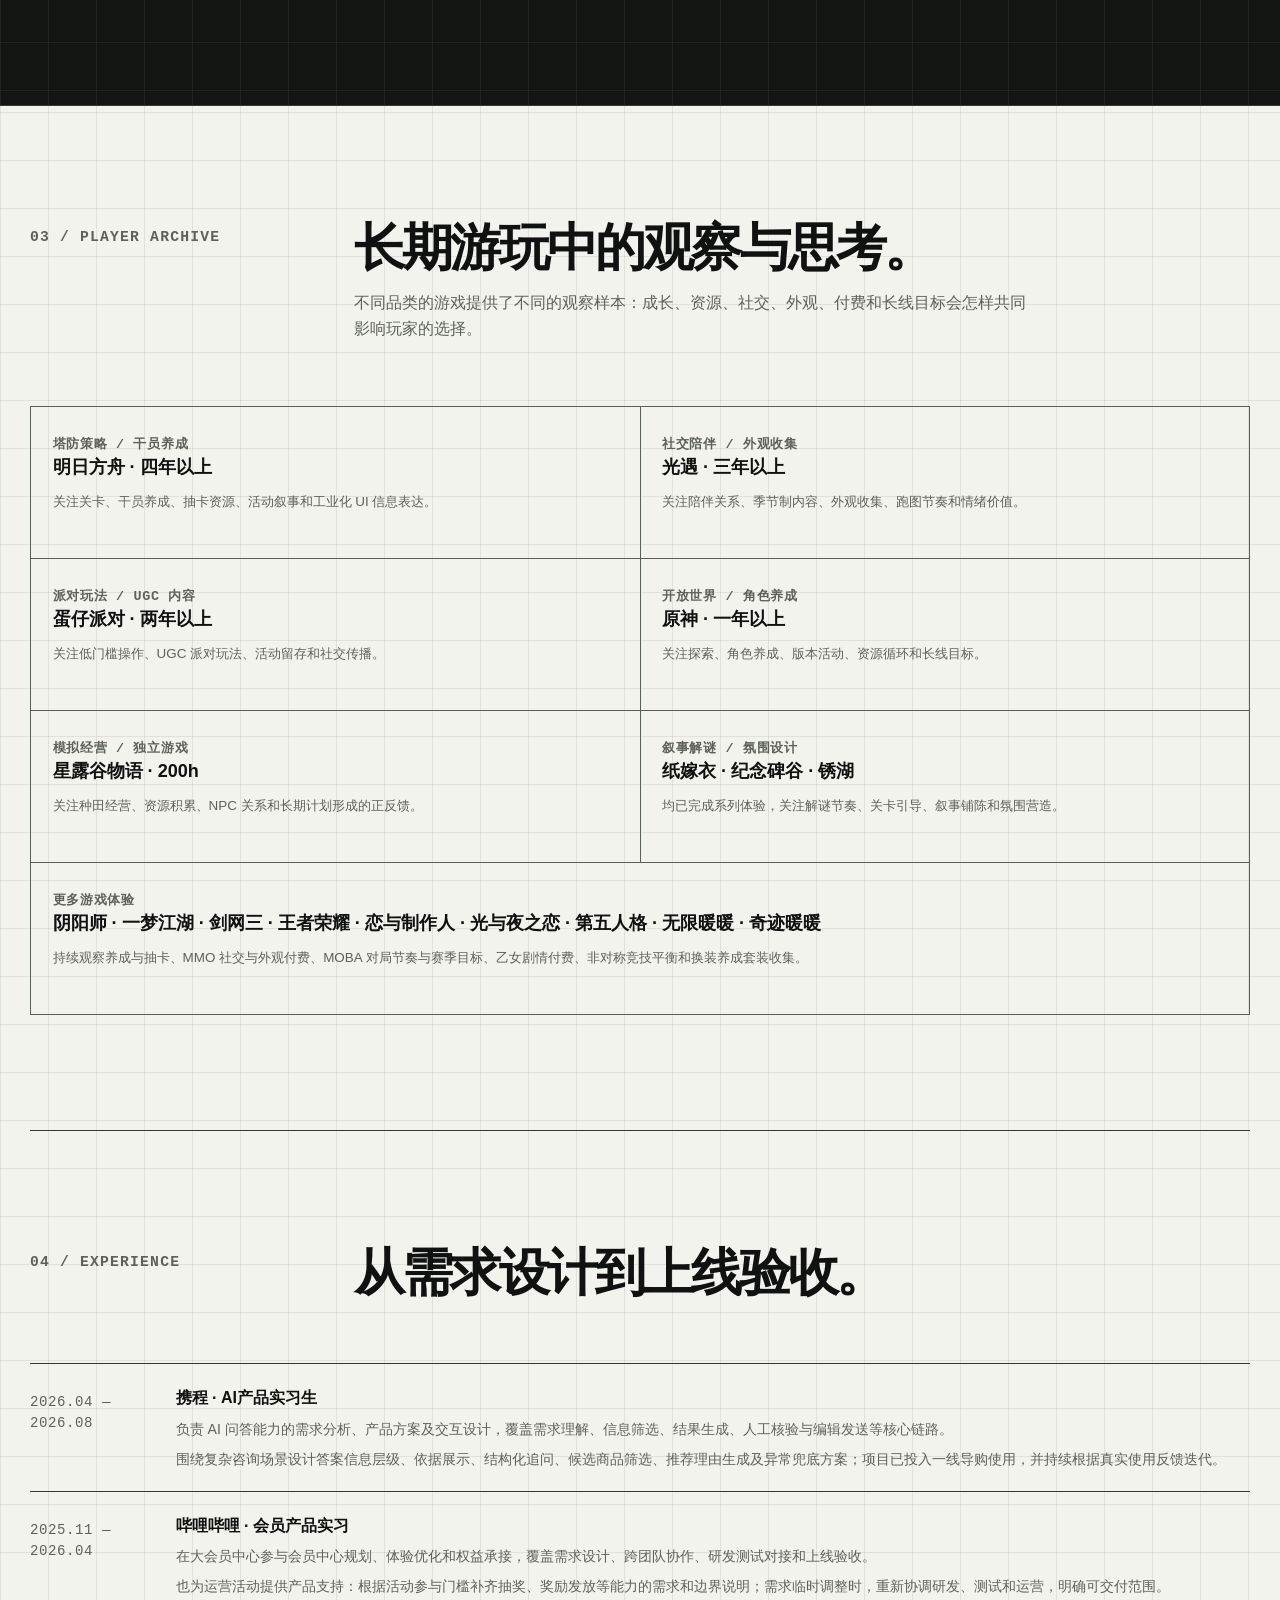
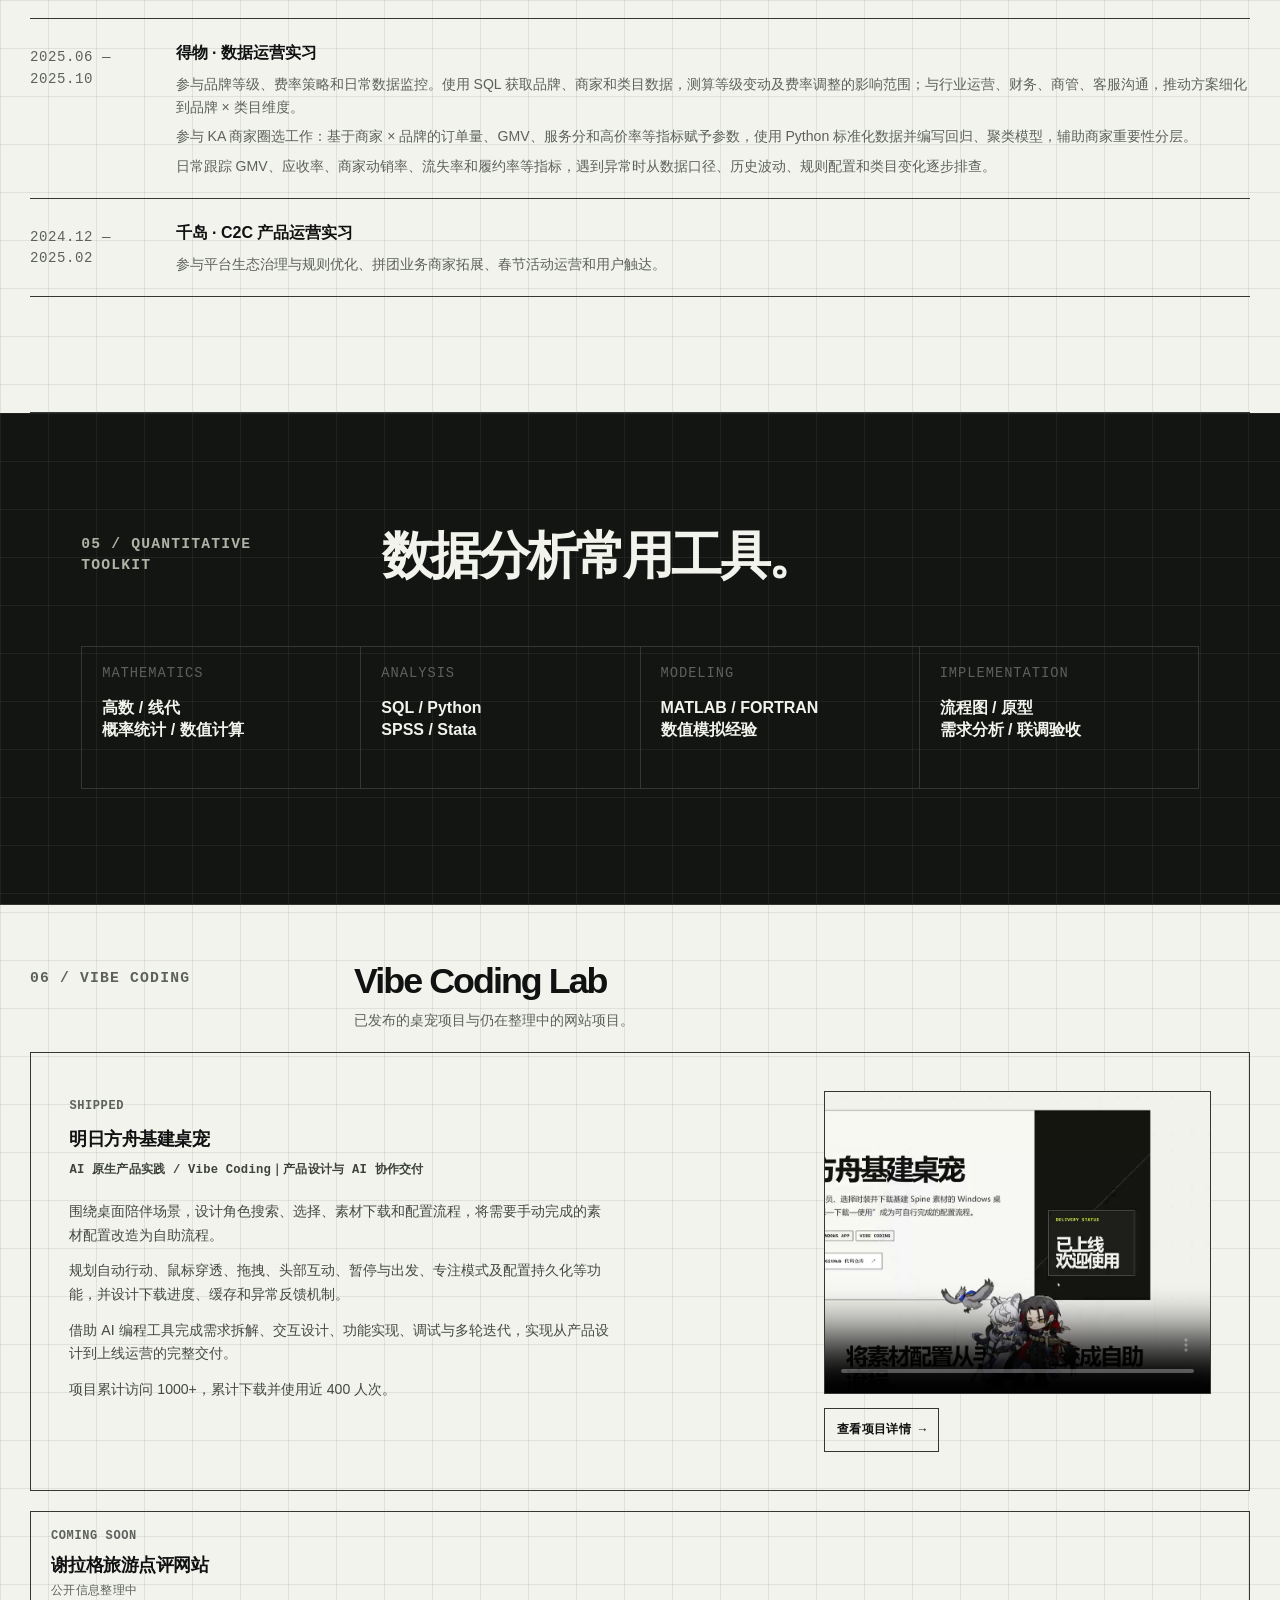
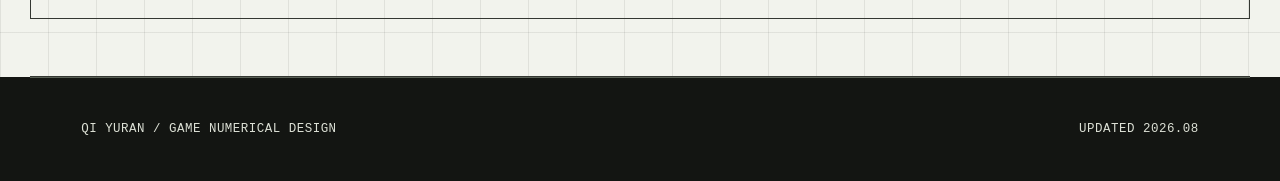
==== commit 6ae58deb: "Update public portfolio content and correct internship details" ====
--- a/site/game/index.html
+++ b/site/game/index.html
@@ -5,15 +5,15 @@
     <a class="skip-link" href="#main">跳至主要内容</a><div class="page-rail" aria-hidden="true"><span data-scroll-rail></span></div>
     <header class="site-header"><div class="site-shell site-header__inner"><a class="identity" href="index.html" aria-label="戚钰苒，游戏策划作品集首页"><span class="identity__name">戚钰苒</span><span class="identity__meta">复旦大学 · 游戏数值策划</span></a><nav class="channel-nav" aria-label="作品集方向切换"><a href="../product/index.html">PRODUCT</a><a href="index.html" aria-current="page">GAME</a><a href="../acgn/index.html">ACGN</a></nav></div></header>
     <main id="main">
-      <section class="site-shell hero" aria-labelledby="hero-title"><div class="hero__copy" data-reveal><div><p class="eyebrow">GAME / NUMERICAL DESIGN</p><h1 id="hero-title"><span>把规则做清楚，</span><span>把数值算明白，</span><span>看重玩家体验。</span></h1><p class="hero__lead">目标职位：游戏数值策划。理科和数值模拟背景，让我习惯拆开看等级、资源、奖励、状态和反馈。长期游玩不同品类的游戏，也让我会从玩家实际操作的角度检查一套规则。</p><div class="hero__tags"><span class="tag tag--signal">NUMERICAL DESIGN</span><span class="tag">RULE SYSTEM</span><span class="tag">BALANCE MODEL</span><span class="tag">PLAYER INSIGHT</span></div></div><div class="hero__meta"><div><b>TARGET ROLE</b>游戏数值策划</div><div><b>BACKGROUND</b>理学硕士 / 数理基础</div><div><b>METHOD</b>规则 · 测算 · 反馈</div></div></div><aside class="hero__side" aria-label="项目成果与页面索引"><span class="signal-index">GAME</span><div class="hero-evidence"><p class="hero-evidence__label">TRANSFERABLE EXPERIENCE</p><div class="hero-evidence__grid"><div class="hero-evidence__item"><strong>70%</strong><span>携程：AI 推品准确率</span></div><div class="hero-evidence__item"><strong>+40%</strong><span>B站：超级大会员权益领取率提升</span></div><div class="hero-evidence__item"><strong>&lt;1%</strong><span>得物：规则调整后商家流失率</span></div></div></div></aside></section>
+      <section class="site-shell hero" aria-labelledby="hero-title"><div class="hero__copy" data-reveal><div><p class="eyebrow">GAME / NUMERICAL DESIGN</p><h1 id="hero-title"><span>把规则做清楚，</span><span>把数值算明白，</span><span>看重玩家体验。</span></h1><p class="hero__lead">目标职位：游戏数值策划。理科和数值模拟背景，让我习惯拆开看等级、资源、奖励、状态和反馈。长期游玩不同品类的游戏，也让我会从玩家实际操作的角度检查一套规则。</p><div class="hero__tags"><span class="tag tag--signal">NUMERICAL DESIGN</span><span class="tag">RULE SYSTEM</span><span class="tag">BALANCE MODEL</span><span class="tag">PLAYER INSIGHT</span></div></div><div class="hero__meta"><div><b>TARGET ROLE</b>游戏数值策划</div><div><b>BACKGROUND</b>理学硕士 / 数理基础</div><div><b>METHOD</b>规则 · 测算 · 反馈</div></div></div><aside class="hero__side" aria-label="项目成果与页面索引"><span class="signal-index">GAME</span><div class="hero-evidence"><p class="hero-evidence__label">TRANSFERABLE EXPERIENCE</p><div class="hero-evidence__grid"><div class="hero-evidence__item"><strong>已上线</strong><span>携程：投入一线导购使用</span></div><div class="hero-evidence__item"><strong>+40%</strong><span>B站：超级大会员使用率提升</span></div><div class="hero-evidence__item"><strong>&lt;1%</strong><span>得物：规则调整后商家流失率</span></div></div></div></aside></section>
       <nav class="site-shell section-jump" aria-label="游戏页内容导航"><a href="#thinking">系统思维</a><a href="#projects">项目</a><a href="#archive">玩家档案</a><a href="#experience">经历</a><a href="#toolkit">工具</a><a href="#vibe-coding">Vibe Coding</a></nav>
       <section class="site-shell design-flow" aria-label="数值策划工作方法"><p class="design-flow__title">SYSTEM LOOP</p><div class="design-flow__grid"><div class="design-flow__item"><span class="design-flow__id">01</span><strong>明确目标</strong><span>希望用户完成什么行为，需要承担哪些限制</span></div><div class="design-flow__item"><span class="design-flow__id">02</span><strong>拆状态和参数</strong><span>资源从哪里来，怎么消耗，在什么条件下变化</span></div><div class="design-flow__item"><span class="design-flow__id">03</span><strong>观察反馈</strong><span>看领取、使用、留存和异常信号</span></div><div class="design-flow__item"><span class="design-flow__id">04</span><strong>调整规则</strong><span>根据结果继续修改参数和体验</span></div></div></section>
       <section class="section site-shell" id="thinking" aria-labelledby="thinking-title"><div class="section-header" data-reveal><p class="section-index">01 / SYSTEM THINKING</p><div><h2 class="section-title" id="thinking-title">我关心规则怎样影响玩家的选择。</h2><p class="section-intro">包含一份游戏拆解报告和三段真实业务项目。</p></div></div><div class="capability-grid" data-reveal><article class="capability"><span class="capability__id">01 / STATE</span><h3>理清状态</h3><p>身份、拥有物、限制条件和异常状态，需要在设计阶段提前写清楚。</p></article><article class="capability"><span class="capability__id">02 / ITERATION</span><h3>看懂反馈</h3><p>领取、使用、留存和异常信号，能帮助定位规则或体验中的问题。</p></article><article class="capability"><span class="capability__id">03 / BALANCE</span><h3>估算影响</h3><p>调整规则前，先看不同群体会受到什么影响，再做取舍。</p></article></div><article class="analysis-card" data-reveal><h3>《明日方舟》游戏拆解</h3><p><strong>从部署费用到技能时机</strong></p><p>从费用、阻挡、伤害门槛和技能轴四个变量，分析塔防战斗如何持续提供多种可计算的策略选择。</p><p>以集成战略「混沌源阶理论」为案例，讨论高防敌人、可治疗模块和多出口压力下的配队与技能时机。</p><a class="analysis-card__cta" href="arknights-analysis/index.html">阅读完整分析 →</a></article></section>
-      <section class="section section--dark" id="projects" aria-labelledby="project-title"><div class="site-shell"><div class="section-header" data-reveal><p class="section-index">02 / TRANSFERABLE PRACTICE</p><div><h2 class="section-title" id="project-title">规则、分层和反馈的业务实践。</h2><p class="section-intro">保留原始业务背景，强调其中的数值策划视角。</p></div></div><div class="project-stack"><article class="project" data-reveal><div class="project__number">01</div><div class="project__main"><p class="project__label">AI SALES COPILOT｜推荐策略</p><h3>导购工作台 AI 推品</h3><p>将自然语言咨询转化为可筛选、可解释、可由平台客服确认的商品推荐流程。</p><ul class="project__facts"><li>规则视角：字段提取、触发条件、候选集筛选、单/多商品策略与历史结果保留。</li><li>将目的地、日期、人数、预算、偏好和产品形态等信息整理为结构化字段；缺少关键条件时优先补充，而非直接猜测。</li><li>根据需求完整度与用户换品意愿决定推荐时机和数量：条件明确时提供主推方案，存在取舍时提供差异化备选，并说明匹配与限制。</li><li>将行程亮点、价格优惠、可售状态和关键限制前置到商品卡片；新结果增量出现，不覆盖未处理的历史推荐。</li><li>通过推荐理由编辑、发送和负反馈，持续校准需求理解、召回排序与交互规则。</li></ul></div><div class="project__result"><p class="result-label">项目结果</p><p class="result-number">70%</p><p class="result-copy">AI 推品准确率<br>平台客服采纳率 59%</p></div></article><article class="project" data-reveal><div class="project__number">02</div><div class="project__main"><p class="project__label">BUSINESS PROJECT｜会员体系</p><h3>超级大会员升级</h3><p>新增身份层级后，权益展示和状态切换需要在多个页面保持一致。</p><ul class="project__facts"><li>数值视角：等级分层、解锁条件、状态切换和异常处理。</li><li>将身份从“非会员 / 大会员”扩展为“非会员 / 大会员 / 超级大会员”，同时处理升级、降级、过期和封禁等状态变化。</li><li>把不同身份在会员中心、资产中心和个人主页可见的权益列成状态表，明确身份字段、按钮、跳转和提示。</li><li>升级后页面需要及时刷新。这部分相当于处理一套身份层级变化后的状态同步问题。</li><li>将高等级权益前置展示，并通过点击、领取和转化数据观察用户是否理解等级差异。</li></ul></div><div class="project__result"><p class="result-label">项目结果</p><p class="result-number">+40%</p><p class="result-copy">超级大会员权益领取率提升<br>权益点击率提升 16%<br>转化超预期 23%</p></div></article><article class="project" data-reveal><div class="project__number">03</div><div class="project__main"><p class="project__label">BUSINESS PROJECT｜费率策略</p><h3>品牌等级测算</h3><p>项目通过品牌分层和费率调整，评估收入变化及商家生态风险。</p><ul class="project__facts"><li>数值视角：区间划分、参数测算、分层策略和风险监控。</li><li>以品牌 GMV、出价商品数、高价率等指标划分等级区间，再测算不同等级变化下的收费、GMV 和商家影响。</li><li>部分品牌的问题来自非主营类目。直接按品牌整体调整会影响正常经营部分，因此进一步拆到品牌 × 类目维度重新测算。</li><li>与行业、财务、商管共同确定影响额阈值和调整名单，再执行配置。</li><li>调整后通过出价、动销、GMV 和收费数据观察规则变化后的结果。</li></ul></div><div class="project__result"><p class="result-label">项目结果</p><p class="result-number">&lt;1%</p><p class="result-copy">商家流失率<br>单均收费上涨约 2%<br>规则调整后持续监控</p></div></article></div></div></section>
+      <section class="section section--dark" id="projects" aria-labelledby="project-title"><div class="site-shell"><div class="section-header" data-reveal><p class="section-index">02 / TRANSFERABLE PRACTICE</p><div><h2 class="section-title" id="project-title">规则、分层和反馈的业务实践。</h2><p class="section-intro">保留原始业务背景，强调其中的数值策划视角。</p></div></div><div class="project-stack"><article class="project" data-reveal><div class="project__number">01</div><div class="project__main"><p class="project__label">AI SALES COPILOT｜推荐策略</p><h3>携程 AI 辅助推荐能力建设</h3><p>将复杂咨询中的需求理解、候选筛选、推荐生成与人工核验组织为可迭代的工作流。</p><ul class="project__facts"><li>将自然语言需求拆解为用户意图、关键信息和偏好，明确需求澄清、候选筛选、生成推荐和编辑发送的输入、输出及异常路径。</li><li>设计候选商品筛选、推荐理由生成、依据展示及结构化输出方案，使生成结果可理解、可核验、可调整。</li><li>通过人工编辑、重新生成、历史结果查看、增量推荐及问题反馈，支持导购结合实际需求核验和调整结果。</li><li>项目已投入一线导购使用，并持续根据真实使用反馈迭代。</li></ul></div><div class="project__result"><p class="result-label">项目结果</p><p class="result-number">已上线</p><p class="result-copy">缩短商品检索与筛选时间<br>提升下单转化率</p></div></article><article class="project" data-reveal><div class="project__number">02</div><div class="project__main"><p class="project__label">BUSINESS PROJECT｜会员体系</p><h3>超级大会员升级</h3><p>新增身份层级后，权益展示和状态切换需要在多个页面保持一致。</p><ul class="project__facts"><li>数值视角：等级分层、解锁条件、状态切换和异常处理。</li><li>将身份从“非会员 / 大会员”扩展为“非会员 / 大会员 / 超级大会员”，同时处理升级、降级、过期和封禁等状态变化。</li><li>把不同身份在会员中心、资产中心和个人主页可见的权益列成状态表，明确身份字段、按钮、跳转和提示。</li><li>升级后页面需要及时刷新。这部分相当于处理一套身份层级变化后的状态同步问题。</li><li>将高等级权益前置展示，并通过点击、领取和转化数据观察用户是否理解等级差异。</li></ul></div><div class="project__result"><p class="result-label">项目结果</p><p class="result-number">+40%</p><p class="result-copy">超级大会员使用率提升 40%<br>权益点击率较普通大会员提升 16%<br>升级转化率高于目标 23%</p></div></article><article class="project" data-reveal><div class="project__number">03</div><div class="project__main"><p class="project__label">BUSINESS PROJECT｜费率策略</p><h3>品牌等级测算</h3><p>项目通过品牌分层和费率调整，评估收入变化及商家生态风险。</p><ul class="project__facts"><li>数值视角：区间划分、参数测算、分层策略和风险监控。</li><li>以品牌 GMV、出价商品数、高价率等指标划分等级区间，再测算不同等级变化下的收费、GMV 和商家影响。</li><li>部分品牌的问题来自非主营类目。直接按品牌整体调整会影响正常经营部分，因此进一步拆到品牌 × 类目维度重新测算。</li><li>与行业、财务、商管共同确定影响额阈值和调整名单，再执行配置。</li><li>调整后通过出价、动销、GMV 和收费数据观察规则变化后的结果。</li></ul></div><div class="project__result"><p class="result-label">项目结果</p><p class="result-number">&lt;1%</p><p class="result-copy">商家流失率<br>单均收费上涨约 2%<br>规则调整后持续监控</p></div></article></div></div></section>
       <section class="section site-shell" id="archive" aria-labelledby="archive-title"><div class="section-header" data-reveal><p class="section-index">03 / PLAYER ARCHIVE</p><div><h2 class="section-title" id="archive-title">长期游玩中的观察与思考。</h2><p class="section-intro">不同品类的游戏提供了不同的观察样本：成长、资源、社交、外观、付费和长线目标会怎样共同影响玩家的选择。</p></div></div><div class="archive" data-reveal><article class="archive__item"><p class="archive__type">塔防策略 / 干员养成</p><h3>明日方舟 · 四年以上</h3><p>关注关卡、干员养成、抽卡资源、活动叙事和工业化 UI 信息表达。</p></article><article class="archive__item"><p class="archive__type">社交陪伴 / 外观收集</p><h3>光遇 · 三年以上</h3><p>关注陪伴关系、季节制内容、外观收集、跑图节奏和情绪价值。</p></article><article class="archive__item"><p class="archive__type">派对玩法 / UGC 内容</p><h3>蛋仔派对 · 两年以上</h3><p>关注低门槛操作、UGC 派对玩法、活动留存和社交传播。</p></article><article class="archive__item"><p class="archive__type">开放世界 / 角色养成</p><h3>原神 · 一年以上</h3><p>关注探索、角色养成、版本活动、资源循环和长线目标。</p></article><article class="archive__item"><p class="archive__type">模拟经营 / 独立游戏</p><h3>星露谷物语 · 200h</h3><p>关注种田经营、资源积累、NPC 关系和长期计划形成的正反馈。</p></article><article class="archive__item"><p class="archive__type">叙事解谜 / 氛围设计</p><h3>纸嫁衣 · 纪念碑谷 · 锈湖</h3><p>均已完成系列体验，关注解谜节奏、关卡引导、叙事铺陈和氛围营造。</p></article><article class="archive__item archive__item--wide"><p class="archive__type">更多游戏体验</p><h3>阴阳师 · 一梦江湖 · 剑网三 · 王者荣耀 · 恋与制作人 · 光与夜之恋 · 第五人格 · 无限暖暖 · 奇迹暖暖</h3><p>持续观察养成与抽卡、MMO 社交与外观付费、MOBA 对局节奏与赛季目标、乙女剧情付费、非对称竞技平衡和换装养成套装收集。</p></article></div></section>
-      <section class="section site-shell" id="experience" aria-labelledby="experience-title"><div class="section-header" data-reveal><p class="section-index">04 / EXPERIENCE</p><div><h2 class="section-title" id="experience-title">从需求设计到上线验收。</h2></div></div><div class="two-column two-column--stacked"><div class="timeline" data-reveal><article class="timeline__item"><p class="timeline__date">2026.04 — 2026.08</p><div><h3>携程 · 度假业务部· AI产品实习生</h3><p>负责导购工作台 AI 问答的产品需求与交互设计，完成答案分级、依据展示、结构化追问、图文物料接入及异常兜底方案。统筹算法、服务端、前端、测试与 BI 等角色协作，推进需求拆解、排期对齐、上线验收及效果回收。</p><p>同步参与追单线索分层、商家与平台客服分配和防打扰规则设计，围绕转化效率与用户体验持续优化。</p></div></article><article class="timeline__item"><p class="timeline__date">2025.11 — 2026.04</p><div><h3>哔哩哔哩 · 会员产品实习</h3><p>在大会员中心参与会员中心规划、体验优化和权益承接，覆盖需求设计、跨团队协作、研发测试对接和上线验收。</p><p>也为运营活动提供产品支持：根据活动参与门槛补齐抽奖、奖励发放等能力的需求和边界说明；需求临时调整时，重新协调研发、测试和运营，明确可交付范围。</p></div></article><article class="timeline__item"><p class="timeline__date">2025.06 — 2025.10</p><div><h3>得物 · 数据运营实习</h3><p>参与品牌等级、费率策略和日常数据监控。使用 SQL 获取品牌、商家和类目数据，测算等级变动及费率调整的影响范围；与行业运营、财务、商管、客服沟通，推动方案细化到品牌 × 类目维度。</p><p>参与 KA 商家圈选工作：基于商家 × 品牌的订单量、GMV、服务分和高价率等指标赋予参数，使用 Python 标准化数据并编写回归、聚类模型，辅助商家重要性分层。</p><p>日常跟踪 GMV、应收率、商家动销率、流失率和履约率等指标，遇到异常时从数据口径、历史波动、规则配置和类目变化逐步排查。</p></div></article><article class="timeline__item"><p class="timeline__date">2024.12 — 2025.02</p><div><h3>千岛 · C2C 产品运营实习</h3><p>参与平台生态治理与规则优化、拼团业务商家拓展、春节活动运营和用户触达。</p></div></article></div></div></section>
-      <section class="section section--dark" id="toolkit" aria-labelledby="tool-title"><div class="site-shell"><div class="section-header" data-reveal><p class="section-index">05 / QUANTITATIVE TOOLKIT</p><div><h2 class="section-title" id="tool-title">数据分析常用工具。</h2></div></div><div class="tool-grid" data-reveal><div><span>MATHEMATICS</span><strong>高数 / 线代<br>概率统计 / 数值计算</strong></div><div><span>ANALYSIS</span><strong>SQL / Python<br>SPSS / Stata</strong></div><div><span>MODELING</span><strong>MATLAB / FORTRAN<br>数值模拟经验</strong></div><div><span>IMPLEMENTATION</span><strong>流程图 / 原型<br>与研发测试协作</strong></div></div></div></section>
-      <section class="section site-shell" id="vibe-coding" aria-labelledby="vibe-title"><div class="section-header" data-reveal><p class="section-index">06 / VIBE CODING</p><div><h2 class="section-title" id="vibe-title">Vibe Coding Lab</h2><p class="section-intro">已发布的桌宠项目与仍在整理中的网站项目。</p></div></div><div class="vibe-grid" data-reveal><article class="vibe-card vibe-card--shipped" data-project-slot="arknights-desktop-pet"><div class="vibe-card__copy"><span class="vibe-card__status">SHIPPED</span><h3>明日方舟基建桌宠</h3><p class="vibe-card__project-type">AI 原生产品实践 / Vibe Coding｜产品设计与 AI 协作交付</p><div class="vibe-card__detail"><p>设计并发布 Windows 桌宠产品，支持从 PRTS Wiki 搜索干员、选择时装并下载基建 Spine 素材，自由组合左右角色，形成“搜索—选择—下载—使用”的完整自助配置流程。</p><p>围绕桌面陪伴与低打扰使用场景，规划透明置顶、自动行动、鼠标穿透、拖拽、头部互动、暂停/恢复、专注模式及配置持久化等核心体验。</p><p>负责需求拆解、交互设计、异常场景定义与功能验收；借助 AI 协作完成产品实现、调试和多轮迭代，将概念验证推进为可下载安装的 Windows 应用。</p><p>针对远程素材配置的稳定性与安全性，设计下载进度、取消/重试、缓存与异常反馈机制；实现 HTTPS/白名单校验、完整性验证、临时目录原子导入等交付保障能力。</p><p>建立脱敏诊断导出、反馈入口及 Profile、素材下载、PRTS 兼容性等自动化回归测试，完成 portable 分发包、GitHub 代码仓库与 v95 Release 发布。</p></div></div><div class="vibe-card__preview"><video class="vibe-card__video" autoplay muted loop playsinline controls preload="metadata" poster="../assets/media/arknights-desktop-pet-preview.jpg" aria-label="明日方舟基建桌宠演示预览"><source src="../assets/media/arknights-desktop-pet-preview.mp4" type="video/mp4">你的浏览器不支持视频播放。</video><a class="vibe-card__cta" href="../projects/arknights-desktop-pet/index.html">查看项目详情 →</a></div></article><article class="vibe-card" data-project-slot="kjerag-travel"><span class="vibe-card__status">COMING SOON</span><h3>谢拉格旅游点评网站</h3><p class="vibe-card__foot">公开信息整理中</p></article></div></section>
+      <section class="section site-shell" id="experience" aria-labelledby="experience-title"><div class="section-header" data-reveal><p class="section-index">04 / EXPERIENCE</p><div><h2 class="section-title" id="experience-title">从需求设计到上线验收。</h2></div></div><div class="two-column two-column--stacked"><div class="timeline" data-reveal><article class="timeline__item"><p class="timeline__date">2026.04 — 2026.08</p><div><h3>携程 · AI产品实习生</h3><p>负责 AI 问答能力的需求分析、产品方案及交互设计，覆盖需求理解、信息筛选、结果生成、人工核验与编辑发送等核心链路。</p><p>围绕复杂咨询场景设计答案信息层级、依据展示、结构化追问、候选商品筛选、推荐理由生成及异常兜底方案；项目已投入一线导购使用，并持续根据真实使用反馈迭代。</p></div></article><article class="timeline__item"><p class="timeline__date">2025.11 — 2026.04</p><div><h3>哔哩哔哩 · 会员产品实习</h3><p>在大会员中心参与会员中心规划、体验优化和权益承接，覆盖需求设计、跨团队协作、研发测试对接和上线验收。</p><p>也为运营活动提供产品支持：根据活动参与门槛补齐抽奖、奖励发放等能力的需求和边界说明；需求临时调整时，重新协调研发、测试和运营，明确可交付范围。</p></div></article><article class="timeline__item"><p class="timeline__date">2025.06 — 2025.10</p><div><h3>得物 · 数据运营实习</h3><p>参与品牌等级、费率策略和日常数据监控。使用 SQL 获取品牌、商家和类目数据，测算等级变动及费率调整的影响范围；与行业运营、财务、商管、客服沟通，推动方案细化到品牌 × 类目维度。</p><p>参与 KA 商家圈选工作：基于商家 × 品牌的订单量、GMV、服务分和高价率等指标赋予参数，使用 Python 标准化数据并编写回归、聚类模型，辅助商家重要性分层。</p><p>日常跟踪 GMV、应收率、商家动销率、流失率和履约率等指标，遇到异常时从数据口径、历史波动、规则配置和类目变化逐步排查。</p></div></article><article class="timeline__item"><p class="timeline__date">2024.12 — 2025.02</p><div><h3>千岛 · C2C 产品运营实习</h3><p>参与平台生态治理与规则优化、拼团业务商家拓展、春节活动运营和用户触达。</p></div></article></div></div></section>
+      <section class="section section--dark" id="toolkit" aria-labelledby="tool-title"><div class="site-shell"><div class="section-header" data-reveal><p class="section-index">05 / QUANTITATIVE TOOLKIT</p><div><h2 class="section-title" id="tool-title">数据分析常用工具。</h2></div></div><div class="tool-grid" data-reveal><div><span>MATHEMATICS</span><strong>高数 / 线代<br>概率统计 / 数值计算</strong></div><div><span>ANALYSIS</span><strong>SQL / Python<br>SPSS / Stata</strong></div><div><span>MODELING</span><strong>MATLAB / FORTRAN<br>数值模拟经验</strong></div><div><span>IMPLEMENTATION</span><strong>流程图 / 原型<br>需求分析 / 联调验收</strong></div></div></div></section>
+      <section class="section site-shell" id="vibe-coding" aria-labelledby="vibe-title"><div class="section-header" data-reveal><p class="section-index">06 / VIBE CODING</p><div><h2 class="section-title" id="vibe-title">Vibe Coding Lab</h2><p class="section-intro">已发布的桌宠项目与仍在整理中的网站项目。</p></div></div><div class="vibe-grid" data-reveal><article class="vibe-card vibe-card--shipped" data-project-slot="arknights-desktop-pet"><div class="vibe-card__copy"><span class="vibe-card__status">SHIPPED</span><h3>明日方舟基建桌宠</h3><p class="vibe-card__project-type">AI 原生产品实践 / Vibe Coding｜产品设计与 AI 协作交付</p><div class="vibe-card__detail"><p>围绕桌面陪伴场景，设计角色搜索、选择、素材下载和配置流程，将需要手动完成的素材配置改造为自助流程。</p><p>规划自动行动、鼠标穿透、拖拽、头部互动、暂停与出发、专注模式及配置持久化等功能，并设计下载进度、缓存和异常反馈机制。</p><p>借助 AI 编程工具完成需求拆解、交互设计、功能实现、调试与多轮迭代，实现从产品设计到上线运营的完整交付。</p><p>项目累计访问 1000+，累计下载并使用近 400 人次。</p></div></div><div class="vibe-card__preview"><video class="vibe-card__video" autoplay muted loop playsinline controls preload="metadata" poster="../assets/media/arknights-desktop-pet-preview.jpg" aria-label="明日方舟基建桌宠演示预览"><source src="../assets/media/arknights-desktop-pet-preview.mp4" type="video/mp4">你的浏览器不支持视频播放。</video><a class="vibe-card__cta" href="../projects/arknights-desktop-pet/index.html">查看项目详情 →</a></div></article><article class="vibe-card" data-project-slot="kjerag-travel"><span class="vibe-card__status">COMING SOON</span><h3>谢拉格旅游点评网站</h3><p class="vibe-card__foot">公开信息整理中</p></article></div></section>
     </main>
     <footer class="site-footer"><div class="site-shell site-footer__inner"><span>QI YURAN / GAME NUMERICAL DESIGN</span><span>UPDATED 2026.08</span></div></footer><script src="../assets/js/site.js"></script>
   </body>
